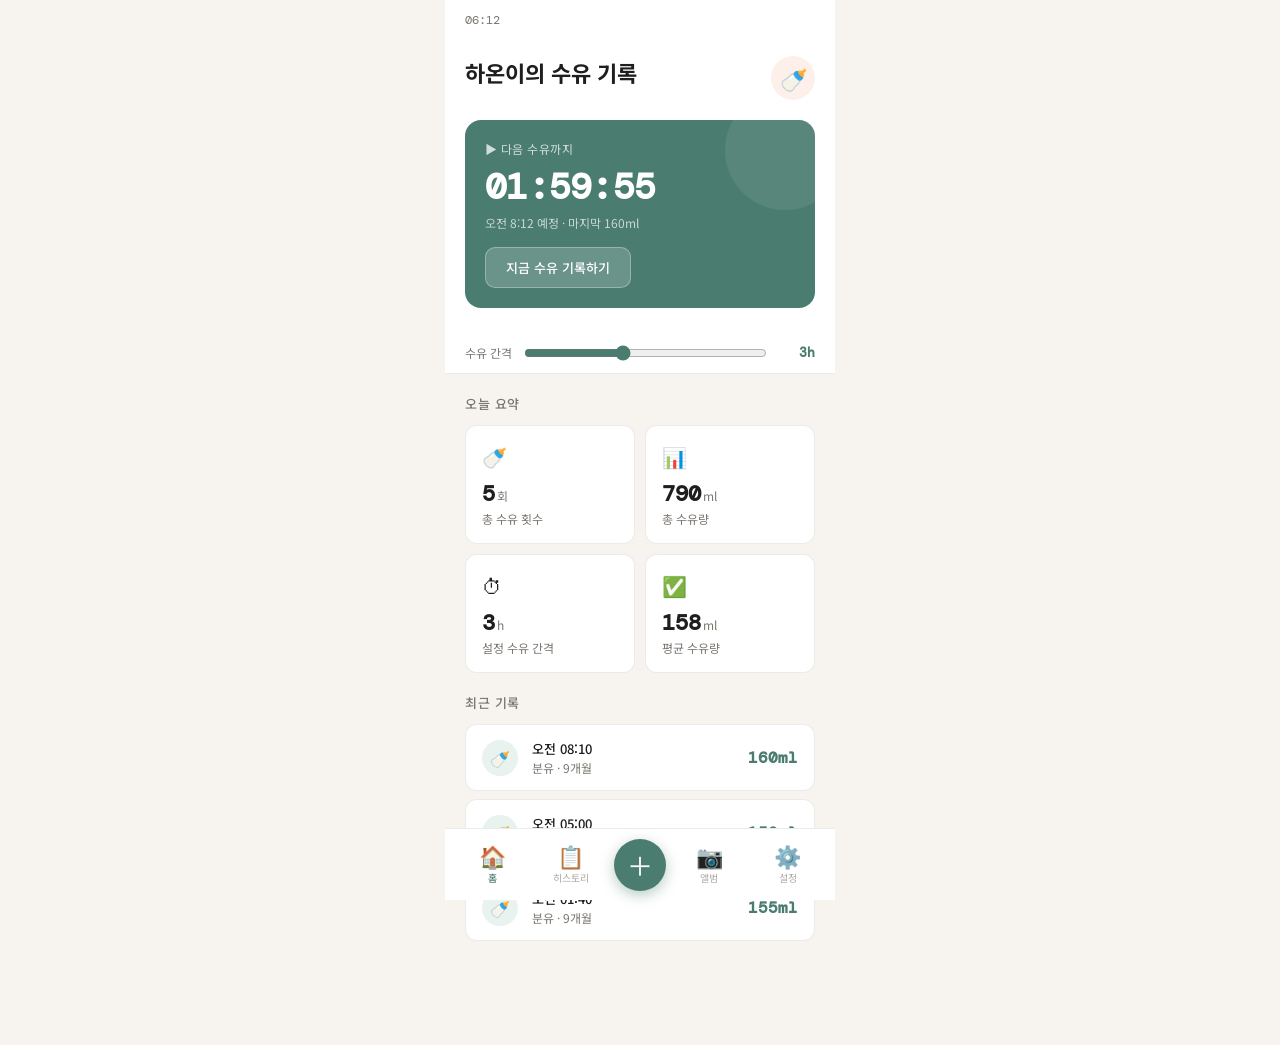
==== index.html @ 518cb1e7 "fourth" ====
<!DOCTYPE html>
<html lang="ko">
<head>
<meta charset="UTF-8">
<meta name="viewport" content="width=device-width, initial-scale=1.0">
<title>아기 수유 기록 앱</title>
<link href="https://fonts.googleapis.com/css2?family=Noto+Sans+KR:wght@300;400;500;700&family=DM+Mono:wght@400;500&display=swap" rel="stylesheet">
<link rel="stylesheet" href="style.css">
</head>
<body>

<div class="phone">

  <!-- ── 상태 바 ── -->
  <div class="status-bar">
    <span id="current-time">09:41</span>
  </div>

  <!-- ── 숨겨진 파일 input (사진 업로드용) ── -->
  <input
    type="file"
    id="photo-file-input"
    accept="image/*"
    multiple
    style="display:none"
    onchange="onPhotoFileSelected(event)"
  >

  <div class="scroll-area">

    <!-- ═══════════════════════════════
         홈
    ═══════════════════════════════ -->
    <div class="page active" id="page-home">

      <div class="home-header">
        <div class="home-header-top">
          <div>
            <div class="baby-name" id="home-baby-name">하온이의 수유 기록</div>
          </div>
          <div class="avatar">🍼</div>
        </div>

        <!-- 다음 수유 카드 -->
        <div class="next-feed-card">
          <div class="next-label" id="next-label">▶ 다음 수유까지</div>
          <div class="next-time" id="next-feed-timer">--:--:--</div>
          <div class="next-sub"  id="next-sub">마지막 수유 기록을 확인 중...</div>
          <button class="feed-now-btn" onclick="switchTab('record')">지금 수유 기록하기</button>
        </div>

        <!-- 알림 권한 배너 (권한 미허용 시 표시) -->
        <div class="notif-banner" id="notif-banner" style="display:none">
          <div class="notif-icon">🔔</div>
          <div class="notif-text">수유 시간 알림을 받아보세요</div>
          <button class="btn-allow" onclick="requestNotifPermission()">허용하기</button>
        </div>
      </div>

      <!-- 수유 간격 슬라이더 -->
      <div class="interval-bar">
        <span class="interval-label">수유 간격</span>
        <input type="range" id="interval-slider" min="1" max="6" step="0.5" value="3"
               oninput="onIntervalChange(this.value)">
        <span class="interval-val" id="interval-display">3h</span>
      </div>

      <!-- 오늘 요약 -->
      <div class="section">
        <div class="section-title">오늘 요약</div>
        <div class="stat-grid">
          <div class="stat-card">
            <div class="stat-icon">🍼</div>
            <div><span class="stat-value" id="home-count">0</span><span class="stat-unit">회</span></div>
            <div class="stat-label">총 수유 횟수</div>
          </div>
          <div class="stat-card">
            <div class="stat-icon">📊</div>
            <div><span class="stat-value" id="home-total">0</span><span class="stat-unit">ml</span></div>
            <div class="stat-label">총 수유량</div>
          </div>
          <div class="stat-card">
            <div class="stat-icon">⏱</div>
            <div><span class="stat-value" id="home-interval">3</span><span class="stat-unit">h</span></div>
            <div class="stat-label">설정 수유 간격</div>
          </div>
          <div class="stat-card">
            <div class="stat-icon">✅</div>
            <div><span class="stat-value" id="home-avg">0</span><span class="stat-unit">ml</span></div>
            <div class="stat-label">평균 수유량</div>
          </div>
        </div>
      </div>

      <!-- 최근 기록 -->
      <div class="section" style="padding-top:0">
        <div class="section-title">최근 기록</div>
        <div class="feed-list" id="home-feed-list"></div>
      </div>
    </div>

    <!-- ═══════════════════════════════
         수유 기록
    ═══════════════════════════════ -->
    <div class="page" id="page-record">
      <div class="page-header">
        <div class="page-title">수유 기록</div>
        <div class="page-subtitle">분유량 계산 후 기록해주세요</div>
      </div>
      <div class="section">

        <!-- 분유량 계산기 -->
        <div class="calc-card">
          <div class="calc-title">
            🧮 분유량 계산기
            <span class="calc-badge">월령·체중 기반</span>
          </div>
          <div class="input-row">
            <div class="input-group">
              <div class="input-label">아기 월령</div>
              <div class="input-wrap">
                <input type="number" id="inp-month" value="3" min="0" max="12" oninput="calcFormula()">
                <span class="input-unit">개월</span>
              </div>
            </div>
            <div class="input-group">
              <div class="input-label">현재 체중</div>
              <div class="input-wrap">
                <input type="number" id="inp-weight" value="5.8" step="0.1" min="2" max="15" oninput="calcFormula()">
                <span class="input-unit">kg</span>
              </div>
            </div>
          </div>
          <div class="calc-result">
            <div>
              <div class="result-label">1회 권장 분유량</div>
              <div class="result-range" id="result-range">범위: 140 ~ 180ml</div>
            </div>
            <div class="result-value" id="result-ml">160ml</div>
          </div>
        </div>

        <!-- 기록 저장 -->
        <div class="calc-card">
          <div class="calc-title">💾 기록 저장</div>
          <div class="save-row">
            <div class="input-group">
              <div class="input-label">실제 먹은 양</div>
              <div class="input-wrap">
                <input type="number" id="inp-actual" placeholder="160" min="0" max="300">
                <span class="input-unit">ml</span>
              </div>
            </div>
            <button class="btn-save" onclick="saveFeed()">저장 ✓</button>
          </div>
        </div>

      </div>
    </div>

    <!-- ═══════════════════════════════
         히스토리
    ═══════════════════════════════ -->
    <div class="page" id="page-history">
      <div class="page-header">
        <div class="page-title">히스토리</div>
        <div class="page-subtitle">✏️ 수정 · 🗑️ 삭제로 기록을 관리하세요</div>
      </div>
      <div class="section">
        <div class="history-day-label">전체 기록</div>
        <div class="history-list" id="history-list"></div>
      </div>
    </div>

    <!-- ═══════════════════════════════
         앨범 — 실제 사진 업로드 지원
    ═══════════════════════════════ -->
    <div class="page" id="page-album">
      <div class="page-header">
        <div class="page-title">사진 앨범</div>
        <div class="page-subtitle">📷 사진을 추가하고 탭하면 크게 볼 수 있어요</div>
      </div>
      <div class="section">
        <!-- 실제 파일 선택 버튼 -->
        <button class="upload-btn" onclick="triggerPhotoUpload()">
          📷 사진 추가하기
        </button>
        <div class="section-title">전체 사진</div>
        <div class="album-grid" id="album-grid"></div>
      </div>
    </div>

    <!-- ═══════════════════════════════
         설정 — 아기 정보 직접 수정 가능
    ═══════════════════════════════ -->
    <div class="page" id="page-settings">
      <div class="page-header">
        <div class="page-title">설정</div>
        <div class="page-subtitle">아기 정보 및 알림 설정</div>
      </div>
      <div class="section">

        <!-- 아기 정보 (탭하면 수정 모달) -->
        <div class="section-title">아기 정보</div>
        <div class="settings-card">
          <div class="setting-item" onclick="openBabyInfoModal()">
            <div class="setting-icon green">👶</div>
            <div class="setting-info">
              <div class="setting-name">이름</div>
              <div class="setting-desc">탭하여 아기 정보 수정</div>
            </div>
            <div class="setting-value" id="setting-baby-name">하준</div>
            <div>›</div>
          </div>
          <div class="setting-item" onclick="openBabyInfoModal()">
            <div class="setting-icon green">🎂</div>
            <div class="setting-info">
              <div class="setting-name">생년월일</div>
              <div class="setting-desc">월령 계산에 사용</div>
            </div>
            <div class="setting-value" id="setting-baby-birth">2023.12.07</div>
            <div>›</div>
          </div>
          <div class="setting-item" onclick="openBabyInfoModal()">
            <div class="setting-icon green">⚖️</div>
            <div class="setting-info">
              <div class="setting-name">현재 체중</div>
              <div class="setting-desc">분유량 계산에 사용</div>
            </div>
            <div class="setting-value" id="setting-baby-weight">5.8 kg</div>
            <div>›</div>
          </div>
        </div>

        <!-- 알림 설정 -->
        <div class="section-title" style="margin-top:20px">알림</div>
        <div class="settings-card">
          <div class="setting-item" onclick="requestNotifPermission()">
            <div class="setting-icon orange">🔔</div>
            <div class="setting-info">
              <div class="setting-name">수유 알림</div>
              <div class="setting-desc">다음 수유 시간 알림</div>
            </div>
            <div class="toggle" id="notif-toggle"></div>
          </div>
          <div class="setting-item">
            <div class="setting-icon orange">⏰</div>
            <div class="setting-info">
              <div class="setting-name">수유 간격</div>
              <div class="setting-desc">홈 화면 슬라이더로 조정</div>
            </div>
            <div class="setting-value" id="setting-interval-val">3시간</div>
          </div>
        </div>

        <!-- 데이터 -->
        <div class="section-title" style="margin-top:20px">데이터</div>
        <div class="settings-card">
          <div class="setting-item">
            <div class="setting-icon gray">💾</div>
            <div class="setting-info">
              <div class="setting-name">저장 위치</div>
              <div class="setting-desc">브라우저 로컬 저장소</div>
            </div>
            <div class="setting-value">localStorage</div>
          </div>
          <div class="setting-item" onclick="resetData()">
            <div class="setting-icon gray">🗑️</div>
            <div class="setting-info">
              <div class="setting-name" style="color:var(--danger)">데이터 초기화</div>
              <div class="setting-desc">모든 수유 기록 삭제</div>
            </div>
            <div>›</div>
          </div>
        </div>

      </div>
    </div>

  </div><!-- /.scroll-area -->

  <!-- ── 하단 내비게이션 ── -->
  <nav class="bottom-nav">
    <div class="nav-item active" id="nav-home" onclick="switchTab('home')">
      <div class="nav-icon">🏠</div>
      <div class="nav-label">홈</div>
    </div>
    <div class="nav-item" id="nav-history" onclick="switchTab('history')">
      <div class="nav-icon">📋</div>
      <div class="nav-label">히스토리</div>
    </div>
    <div class="nav-center" onclick="switchTab('record')">＋</div>
    <div class="nav-item" id="nav-album" onclick="switchTab('album')">
      <div class="nav-icon">📷</div>
      <div class="nav-label">앨범</div>
    </div>
    <div class="nav-item" id="nav-settings" onclick="switchTab('settings')">
      <div class="nav-icon">⚙️</div>
      <div class="nav-label">설정</div>
    </div>
  </nav>

  <!-- ── 토스트 메시지 ── -->
  <div class="toast" id="toast"></div>

</div><!-- /.phone -->

<!-- ═══════════════════════════════
     아기 정보 수정 모달
═══════════════════════════════ -->
<div class="modal-overlay" id="baby-info-modal">
  <div class="modal-sheet">
    <div class="modal-title">👶 아기 정보 수정</div>

    <div class="modal-field">
      <div class="modal-label">아기 이름</div>
      <input class="modal-input" id="modal-name" type="text" placeholder="이름을 입력하세요">
    </div>
    <div class="modal-field">
      <div class="modal-label">생년월일</div>
      <input class="modal-input" id="modal-birth" type="date">
    </div>
    <div class="modal-field">
      <div class="modal-label">현재 체중 (kg)</div>
      <input class="modal-input" id="modal-weight" type="number" step="0.1" min="1" max="30" placeholder="5.8">
    </div>

    <div class="modal-btns">
      <button class="btn-modal-cancel" onclick="closeBabyInfoModal()">취소</button>
      <button class="btn-modal-save"   onclick="saveBabyInfo()">저장하기</button>
    </div>
  </div>
</div>

<!-- ═══════════════════════════════
     사진 라이트박스
═══════════════════════════════ -->
<div class="lightbox" id="lightbox">
  <button class="lightbox-close" onclick="closeLightbox()">✕</button>
  <img id="lightbox-img" src="" alt="사진 크게 보기">
</div>

<script src="script.js"></script>
</body>
</html>
---- style.css ----
/* ═══════════════════════════════════════
   아기 수유 기록 앱 — style.css
   ═══════════════════════════════════════ */

:root {
  --bg: #F7F4EF;
  --surface: #FFFFFF;
  --surface2: #F0EDE8;
  --primary: #4A7C6F;
  --primary-light: #E8F2EF;
  --primary-dark: #2D5A50;
  --accent: #E8956D;
  --accent-light: #FDF0EA;
  --danger: #E8573A;
  --danger-light: #FEF0ED;
  --text: #1E1E1E;
  --text-muted: #7A7570;
  --text-hint: #AEA9A3;
  --border: rgba(0, 0, 0, 0.08);
  --radius: 16px;
  --nav-h: 72px;
}

/* ── 기본 리셋 ── */
*, *::before, *::after {
  margin: 0;
  padding: 0;
  box-sizing: border-box;
  -webkit-tap-highlight-color: transparent;
}

body {
  font-family: 'Noto Sans KR', sans-serif;
  background: var(--bg);
  color: var(--text);
  min-height: 100vh;
  display: flex;
  justify-content: center;
}

/* ── 앱 레이아웃 ── */
.phone {
  width: 100%;
  max-width: 390px;
  min-height: 100vh;
  background: var(--bg);
  position: relative;
  display: flex;
  flex-direction: column;
  overflow: hidden;
}

.status-bar {
  background: var(--surface);
  padding: 12px 20px 8px;
  display: flex;
  justify-content: space-between;
  align-items: center;
  font-family: 'DM Mono', monospace;
  font-size: 12px;
  color: var(--text-muted);
  flex-shrink: 0;
}

.scroll-area {
  flex: 1;
  overflow-y: auto;
  padding-bottom: calc(var(--nav-h) + 12px);
  scrollbar-width: none;
}
.scroll-area::-webkit-scrollbar { display: none; }

/* ── 페이지 전환 ── */
.page { display: none; animation: fadeIn 0.2s ease; }
.page.active { display: block; }

@keyframes fadeIn {
  from { opacity: 0; transform: translateY(5px); }
  to   { opacity: 1; transform: translateY(0); }
}

/* ══════════════════════════════
   홈 헤더
══════════════════════════════ */
.home-header {
  background: var(--surface);
  padding: 20px 20px 24px;
}
.home-header-top {
  display: flex;
  justify-content: space-between;
  align-items: flex-start;
  margin-bottom: 20px;
}
.greeting { font-size: 13px; color: var(--text-muted); margin-bottom: 4px; }
.baby-name { font-size: 22px; font-weight: 700; }
.avatar {
  width: 44px; height: 44px;
  border-radius: 50%;
  background: var(--accent-light);
  display: flex; align-items: center; justify-content: center;
  font-size: 22px;
  overflow: hidden;
  flex-shrink: 0;
}
.avatar img { width: 100%; height: 100%; object-fit: cover; }

/* ── 다음 수유 카드 ── */
.next-feed-card {
  background: var(--primary);
  border-radius: var(--radius);
  padding: 20px;
  color: white;
  position: relative;
  overflow: hidden;
}
.next-feed-card::before {
  content: '';
  position: absolute;
  top: -30px; right: -30px;
  width: 120px; height: 120px;
  border-radius: 50%;
  background: rgba(255,255,255,0.08);
}
.next-label { font-size: 12px; opacity: 0.75; margin-bottom: 6px; letter-spacing: 0.04em; }
.next-time {
  font-size: 36px; font-weight: 700;
  font-family: 'DM Mono', monospace;
  letter-spacing: -0.02em;
}
.next-time.urgent { color: #FFD580; }
.next-sub { font-size: 12px; opacity: 0.7; margin-top: 4px; }
.feed-now-btn {
  margin-top: 16px;
  background: rgba(255,255,255,0.18);
  border: 1px solid rgba(255,255,255,0.3);
  color: white;
  border-radius: 10px;
  padding: 10px 20px;
  font-size: 13px; font-weight: 500;
  cursor: pointer;
  font-family: 'Noto Sans KR', sans-serif;
  transition: background 0.15s;
}
.feed-now-btn:hover { background: rgba(255,255,255,0.28); }

/* ── 알림 권한 배너 ── */
.notif-banner {
  background: var(--accent-light);
  border: 1px solid rgba(232,149,109,0.3);
  border-radius: 10px;
  padding: 12px 14px;
  display: flex;
  align-items: center;
  gap: 10px;
  margin-top: 12px;
  font-size: 12px;
  color: #7A4A30;
}
.notif-banner .notif-icon { font-size: 18px; flex-shrink: 0; }
.notif-banner .notif-text { flex: 1; line-height: 1.4; }
.notif-banner .btn-allow {
  background: var(--accent);
  color: white;
  border: none;
  border-radius: 8px;
  padding: 7px 12px;
  font-size: 12px; font-weight: 500;
  cursor: pointer;
  font-family: 'Noto Sans KR', sans-serif;
  white-space: nowrap;
  flex-shrink: 0;
}

/* ── 간격 설정 바 ── */
.interval-bar {
  background: var(--surface);
  border-bottom: 1px solid var(--border);
  padding: 12px 20px;
  display: flex;
  align-items: center;
  gap: 12px;
}
.interval-label { font-size: 12px; color: var(--text-muted); white-space: nowrap; }
.interval-bar input[type=range] { flex: 1; accent-color: var(--primary); }
.interval-val {
  font-size: 13px; font-weight: 700;
  font-family: 'DM Mono', monospace;
  color: var(--primary);
  min-width: 36px; text-align: right;
}

/* ══════════════════════════════
   공통 섹션 / 카드
══════════════════════════════ */
.section { padding: 20px; }
.section-title {
  font-size: 13px; font-weight: 500;
  color: var(--text-muted);
  letter-spacing: 0.04em;
  margin-bottom: 12px;
  text-transform: uppercase;
}

.stat-grid { display: grid; grid-template-columns: 1fr 1fr; gap: 10px; }
.stat-card {
  background: var(--surface);
  border-radius: 12px;
  padding: 16px;
  border: 1px solid var(--border);
}
.stat-icon { font-size: 20px; margin-bottom: 8px; }
.stat-value { font-size: 22px; font-weight: 700; font-family: 'DM Mono', monospace; }
.stat-unit { font-size: 12px; color: var(--text-muted); margin-left: 2px; font-weight: 400; }
.stat-label { font-size: 12px; color: var(--text-muted); margin-top: 2px; }

.feed-list { display: flex; flex-direction: column; gap: 8px; }
.feed-item {
  background: var(--surface);
  border-radius: 12px;
  padding: 14px 16px;
  display: flex; align-items: center; gap: 14px;
  border: 1px solid var(--border);
}
.feed-dot {
  width: 36px; height: 36px;
  border-radius: 50%;
  background: var(--primary-light);
  display: flex; align-items: center; justify-content: center;
  font-size: 16px; flex-shrink: 0;
  overflow: hidden;
}
.feed-dot img { width: 100%; height: 100%; object-fit: cover; }
.feed-info { flex: 1; }
.feed-time { font-size: 13px; font-weight: 500; }
.feed-detail { font-size: 12px; color: var(--text-muted); margin-top: 1px; }
.feed-amount { font-size: 16px; font-weight: 700; font-family: 'DM Mono', monospace; color: var(--primary); }

/* ══════════════════════════════
   페이지 헤더
══════════════════════════════ */
.page-header {
  background: var(--surface);
  padding: 20px;
  border-bottom: 1px solid var(--border);
}
.page-title { font-size: 20px; font-weight: 700; }
.page-subtitle { font-size: 13px; color: var(--text-muted); margin-top: 2px; }

/* ══════════════════════════════
   수유 기록 (계산기)
══════════════════════════════ */
.calc-card {
  background: var(--surface);
  border-radius: var(--radius);
  padding: 20px;
  border: 1px solid var(--border);
  margin-bottom: 12px;
}
.calc-title { font-size: 14px; font-weight: 500; margin-bottom: 16px; display: flex; align-items: center; gap: 8px; }
.calc-badge {
  font-size: 11px;
  background: var(--primary-light);
  color: var(--primary-dark);
  padding: 2px 8px;
  border-radius: 20px;
}
.input-row { display: flex; gap: 10px; margin-bottom: 12px; }
.input-group { flex: 1; }
.input-label { font-size: 11px; color: var(--text-muted); margin-bottom: 4px; letter-spacing: 0.03em; }
.input-wrap {
  background: var(--surface2);
  border: 1px solid var(--border);
  border-radius: 10px;
  display: flex; align-items: center;
  padding: 10px 12px; gap: 6px;
}
.input-wrap input {
  background: none; border: none; outline: none;
  font-size: 15px; font-weight: 500;
  width: 100%;
  font-family: 'DM Mono', monospace;
  color: var(--text);
}
.input-unit { font-size: 12px; color: var(--text-muted); white-space: nowrap; }

.calc-result {
  background: var(--primary-light);
  border-radius: 10px;
  padding: 14px 16px;
  display: flex; align-items: center; justify-content: space-between;
}
.result-label { font-size: 13px; color: var(--primary-dark); }
.result-value { font-size: 24px; font-weight: 700; font-family: 'DM Mono', monospace; color: var(--primary); }
.result-range { font-size: 11px; color: var(--text-muted); margin-top: 2px; }

.save-row { display: flex; gap: 10px; align-items: flex-end; }
.save-row .input-group { flex: 1; }
.btn-save {
  background: var(--accent);
  color: white; border: none;
  border-radius: 12px;
  padding: 14px 20px;
  font-size: 14px; font-weight: 500;
  cursor: pointer;
  font-family: 'Noto Sans KR', sans-serif;
  white-space: nowrap;
  transition: background 0.15s, transform 0.1s;
}
.btn-save:hover { background: #d4784f; }
.btn-save:active { transform: scale(0.97); }

/* ══════════════════════════════
   히스토리
══════════════════════════════ */
.history-day-label {
  font-size: 11px; font-weight: 500;
  color: var(--text-muted);
  letter-spacing: 0.06em;
  text-transform: uppercase;
  padding: 10px 0 4px;
}
.history-list { display: flex; flex-direction: column; gap: 6px; }
.history-item {
  background: var(--surface);
  border-radius: 12px;
  padding: 14px 16px;
  display: flex; align-items: center; gap: 12px;
  border: 1px solid var(--border);
  transition: border-color 0.15s;
}
.history-item.editing { border-color: var(--primary); }
.history-time {
  font-size: 12px; font-weight: 500;
  font-family: 'DM Mono', monospace;
  color: var(--text-muted);
  min-width: 54px;
  line-height: 1.4;
}
.history-bar-wrap { flex: 1; }
.history-bar-bg { background: var(--surface2); border-radius: 4px; height: 6px; overflow: hidden; }
.history-bar { background: var(--primary); border-radius: 4px; height: 100%; transition: width 0.3s; }
.history-ml {
  font-size: 14px; font-weight: 700;
  font-family: 'DM Mono', monospace;
  color: var(--text);
  min-width: 48px; text-align: right;
}
.item-actions { display: flex; gap: 4px; align-items: center; }
.btn-edit, .btn-del {
  background: none; border: none;
  font-size: 15px; cursor: pointer;
  padding: 4px; border-radius: 6px;
  color: var(--text-muted);
  transition: background 0.12s;
}
.btn-edit:hover { background: var(--surface2); }
.btn-del:hover { background: var(--danger-light); color: var(--danger); }

.edit-form {
  display: none;
  background: var(--primary-light);
  border-radius: 10px;
  padding: 12px 14px;
  margin-top: 8px;
  animation: fadeIn 0.15s ease;
}
.edit-form.open { display: block; }
.edit-form-row { display: flex; gap: 8px; align-items: center; }
.edit-form .input-wrap { background: white; flex: 1; }
.btn-confirm {
  background: var(--primary); color: white; border: none;
  border-radius: 10px; padding: 10px 16px;
  font-size: 13px; font-weight: 500; cursor: pointer;
  font-family: 'Noto Sans KR', sans-serif; white-space: nowrap;
}
.btn-confirm:hover { background: var(--primary-dark); }
.btn-cancel-edit {
  background: none; color: var(--text-muted);
  border: 1px solid var(--border);
  border-radius: 10px; padding: 10px 12px;
  font-size: 13px; cursor: pointer;
  font-family: 'Noto Sans KR', sans-serif;
}

.delete-confirm {
  display: none;
  background: var(--danger-light);
  border-radius: 10px; padding: 12px 14px;
  margin-top: 8px;
  animation: fadeIn 0.15s ease;
}
.delete-confirm.open { display: block; }
.delete-confirm-text { font-size: 13px; color: var(--danger); margin-bottom: 10px; font-weight: 500; }
.delete-confirm-row { display: flex; gap: 8px; }
.btn-delete-confirm {
  background: var(--danger); color: white; border: none;
  border-radius: 10px; padding: 9px 16px;
  font-size: 13px; font-weight: 500; cursor: pointer;
  font-family: 'Noto Sans KR', sans-serif;
}
.btn-delete-confirm:hover { background: #c9412c; }
.btn-delete-cancel {
  background: none; color: var(--text-muted);
  border: 1px solid var(--border);
  border-radius: 10px; padding: 9px 12px;
  font-size: 13px; cursor: pointer;
  font-family: 'Noto Sans KR', sans-serif;
}

/* ══════════════════════════════
   앨범
══════════════════════════════ */
.album-grid { display: grid; grid-template-columns: 1fr 1fr; gap: 10px; }
.album-item {
  background: var(--surface);
  border-radius: 12px;
  overflow: visible;
  border: 1px solid var(--border);
  position: relative;
}
.album-thumb {
  width: 100%; aspect-ratio: 1;
  background: var(--surface2);
  display: flex; align-items: center; justify-content: center;
  font-size: 48px;
  position: relative;
  border-radius: 12px 12px 0 0;
  overflow: hidden;
  cursor: pointer;
}
.album-thumb img {
  width: 100%; height: 100%;
  object-fit: cover;
  border-radius: 12px 12px 0 0;
}
.album-thumb-label {
  position: absolute; bottom: 6px; left: 8px;
  font-size: 10px; color: white;
  background: rgba(0,0,0,0.4);
  padding: 2px 6px; border-radius: 4px;
}
.album-meta { padding: 8px 10px; }
.album-date { font-size: 11px; color: var(--text-muted); }
.album-caption { font-size: 12px; font-weight: 500; margin-top: 1px; }

.album-del-btn {
  position: absolute; top: 6px; right: 6px;
  width: 26px; height: 26px;
  border-radius: 50%;
  background: rgba(0,0,0,0.45);
  border: none; color: white;
  font-size: 13px; cursor: pointer;
  display: flex; align-items: center; justify-content: center;
  transition: background 0.15s;
  z-index: 2;
}
.album-del-btn:hover { background: var(--danger); }

.album-del-confirm {
  display: none;
  position: absolute; inset: 0;
  background: rgba(0,0,0,0.55);
  border-radius: 12px; z-index: 3;
  flex-direction: column;
  align-items: center; justify-content: center;
  gap: 8px; padding: 12px;
}
.album-del-confirm.open { display: flex; animation: fadeIn 0.15s ease; }
.album-del-confirm p { color: white; font-size: 12px; font-weight: 500; text-align: center; }
.album-del-confirm-row { display: flex; gap: 6px; }
.adc-yes {
  background: var(--danger); color: white; border: none;
  border-radius: 8px; padding: 7px 14px;
  font-size: 12px; font-weight: 500; cursor: pointer;
  font-family: 'Noto Sans KR', sans-serif;
}
.adc-no {
  background: rgba(255,255,255,0.2); color: white;
  border: 1px solid rgba(255,255,255,0.4);
  border-radius: 8px; padding: 7px 12px;
  font-size: 12px; cursor: pointer;
  font-family: 'Noto Sans KR', sans-serif;
}

/* 사진 업로드 버튼 */
.upload-btn {
  width: 100%;
  background: var(--surface);
  border: 2px dashed var(--border);
  border-radius: var(--radius);
  padding: 18px;
  display: flex; align-items: center; justify-content: center;
  gap: 10px; cursor: pointer;
  font-size: 13px; font-weight: 500;
  color: var(--text-muted);
  font-family: 'Noto Sans KR', sans-serif;
  transition: border-color 0.15s, color 0.15s, background 0.15s;
  margin-bottom: 16px;
}
.upload-btn:hover { border-color: var(--primary); color: var(--primary); background: var(--primary-light); }

/* 라이트박스 */
.lightbox {
  display: none;
  position: fixed; inset: 0;
  background: rgba(0,0,0,0.85);
  z-index: 500;
  align-items: center; justify-content: center;
}
.lightbox.open { display: flex; }
.lightbox img {
  max-width: 90vw; max-height: 85vh;
  border-radius: 12px;
  object-fit: contain;
}
.lightbox-close {
  position: fixed; top: 20px; right: 20px;
  width: 36px; height: 36px;
  border-radius: 50%;
  background: rgba(255,255,255,0.2);
  border: none; color: white;
  font-size: 18px; cursor: pointer;
  display: flex; align-items: center; justify-content: center;
}

/* ══════════════════════════════
   설정
══════════════════════════════ */
.settings-card {
  background: var(--surface);
  border-radius: var(--radius);
  overflow: hidden;
  border: 1px solid var(--border);
}
.setting-item {
  padding: 15px 18px;
  display: flex; align-items: center;
  border-bottom: 1px solid var(--border);
  gap: 14px; cursor: pointer;
  transition: background 0.12s;
}
.setting-item:last-child { border-bottom: none; }
.setting-item:hover { background: var(--surface2); }
.setting-icon {
  width: 34px; height: 34px;
  border-radius: 8px;
  display: flex; align-items: center; justify-content: center;
  font-size: 17px; flex-shrink: 0;
}
.setting-icon.green { background: var(--primary-light); }
.setting-icon.orange { background: var(--accent-light); }
.setting-icon.gray { background: var(--surface2); }
.setting-info { flex: 1; }
.setting-name { font-size: 14px; font-weight: 500; }
.setting-desc { font-size: 12px; color: var(--text-muted); margin-top: 1px; }
.setting-value { font-size: 13px; color: var(--text-muted); }

.toggle {
  width: 44px; height: 26px;
  background: var(--surface2);
  border-radius: 13px;
  border: 1px solid var(--border);
  position: relative; cursor: pointer;
  transition: background 0.2s;
  flex-shrink: 0;
}
.toggle.on { background: var(--primary); border-color: var(--primary); }
.toggle::after {
  content: '';
  position: absolute; top: 3px; left: 3px;
  width: 18px; height: 18px;
  border-radius: 50%;
  background: white;
  box-shadow: 0 1px 3px rgba(0,0,0,0.2);
  transition: transform 0.2s;
}
.toggle.on::after { transform: translateX(18px); }

/* ── 설정 편집 모달 ── */
.modal-overlay {
  display: none;
  position: fixed; inset: 0;
  background: rgba(0,0,0,0.4);
  z-index: 400;
  align-items: flex-end; justify-content: center;
}
.modal-overlay.open { display: flex; }
.modal-sheet {
  background: var(--surface);
  border-radius: 20px 20px 0 0;
  padding: 24px 20px 36px;
  width: 100%; max-width: 390px;
  animation: slideUp 0.25s ease;
}
@keyframes slideUp {
  from { transform: translateY(30px); opacity: 0; }
  to   { transform: translateY(0);    opacity: 1; }
}
.modal-title { font-size: 17px; font-weight: 700; margin-bottom: 20px; }
.modal-field { margin-bottom: 14px; }
.modal-label { font-size: 11px; color: var(--text-muted); margin-bottom: 4px; letter-spacing: 0.03em; }
.modal-input {
  width: 100%;
  background: var(--surface2);
  border: 1px solid var(--border);
  border-radius: 10px;
  padding: 11px 14px;
  font-size: 15px; font-weight: 500;
  font-family: 'DM Mono', monospace;
  color: var(--text);
  outline: none;
  transition: border-color 0.15s;
}
.modal-input:focus { border-color: var(--primary); }
.modal-btns { display: flex; gap: 10px; margin-top: 20px; }
.btn-modal-cancel {
  flex: 1; background: var(--surface2);
  color: var(--text-muted);
  border: 1px solid var(--border);
  border-radius: 12px; padding: 14px;
  font-size: 14px; font-weight: 500; cursor: pointer;
  font-family: 'Noto Sans KR', sans-serif;
}
.btn-modal-save {
  flex: 2; background: var(--primary);
  color: white; border: none;
  border-radius: 12px; padding: 14px;
  font-size: 14px; font-weight: 500; cursor: pointer;
  font-family: 'Noto Sans KR', sans-serif;
  transition: background 0.15s;
}
.btn-modal-save:hover { background: var(--primary-dark); }

/* ══════════════════════════════
   하단 내비게이션
══════════════════════════════ */
.bottom-nav {
  position: fixed; bottom: 0; left: 50%; transform: translateX(-50%);
  width: 100%; max-width: 390px;
  height: var(--nav-h);
  background: var(--surface);
  border-top: 1px solid var(--border);
  display: flex; align-items: center;
  padding: 0 8px; z-index: 100;
}
.nav-item {
  flex: 1;
  display: flex; flex-direction: column;
  align-items: center; justify-content: center;
  gap: 4px; cursor: pointer;
  padding: 8px 4px; border-radius: 12px;
  transition: background 0.15s;
}
.nav-item:hover { background: var(--surface2); }
.nav-item.active .nav-icon,
.nav-item.active .nav-label { color: var(--primary); }
.nav-item.active .nav-label { font-weight: 500; }
.nav-icon { font-size: 22px; color: var(--text-hint); line-height: 1; }
.nav-label { font-size: 10px; color: var(--text-hint); }
.nav-center {
  width: 52px; height: 52px;
  border-radius: 50%;
  background: var(--primary);
  display: flex; align-items: center; justify-content: center;
  color: white; font-size: 26px; cursor: pointer;
  margin: 0 4px;
  box-shadow: 0 4px 14px rgba(74,124,111,0.4);
  flex-shrink: 0;
  transition: transform 0.15s, box-shadow 0.15s;
}
.nav-center:hover { transform: scale(1.06); }
.nav-center:active { transform: scale(0.95); }

/* ══════════════════════════════
   토스트 / 빈 상태
══════════════════════════════ */
.toast {
  position: fixed;
  bottom: calc(var(--nav-h) + 16px);
  left: 50%; transform: translateX(-50%) translateY(20px);
  background: var(--text); color: white;
  padding: 10px 20px; border-radius: 20px;
  font-size: 13px; font-weight: 500;
  opacity: 0; pointer-events: none;
  transition: opacity 0.2s, transform 0.2s;
  z-index: 200; white-space: nowrap;
}
.toast.show { opacity: 1; transform: translateX(-50%) translateY(0); }

.empty-state { text-align: center; padding: 40px 20px; color: var(--text-muted); }
.empty-state .empty-icon { font-size: 40px; margin-bottom: 12px; }
.empty-state .empty-text { font-size: 14px; line-height: 1.6; }
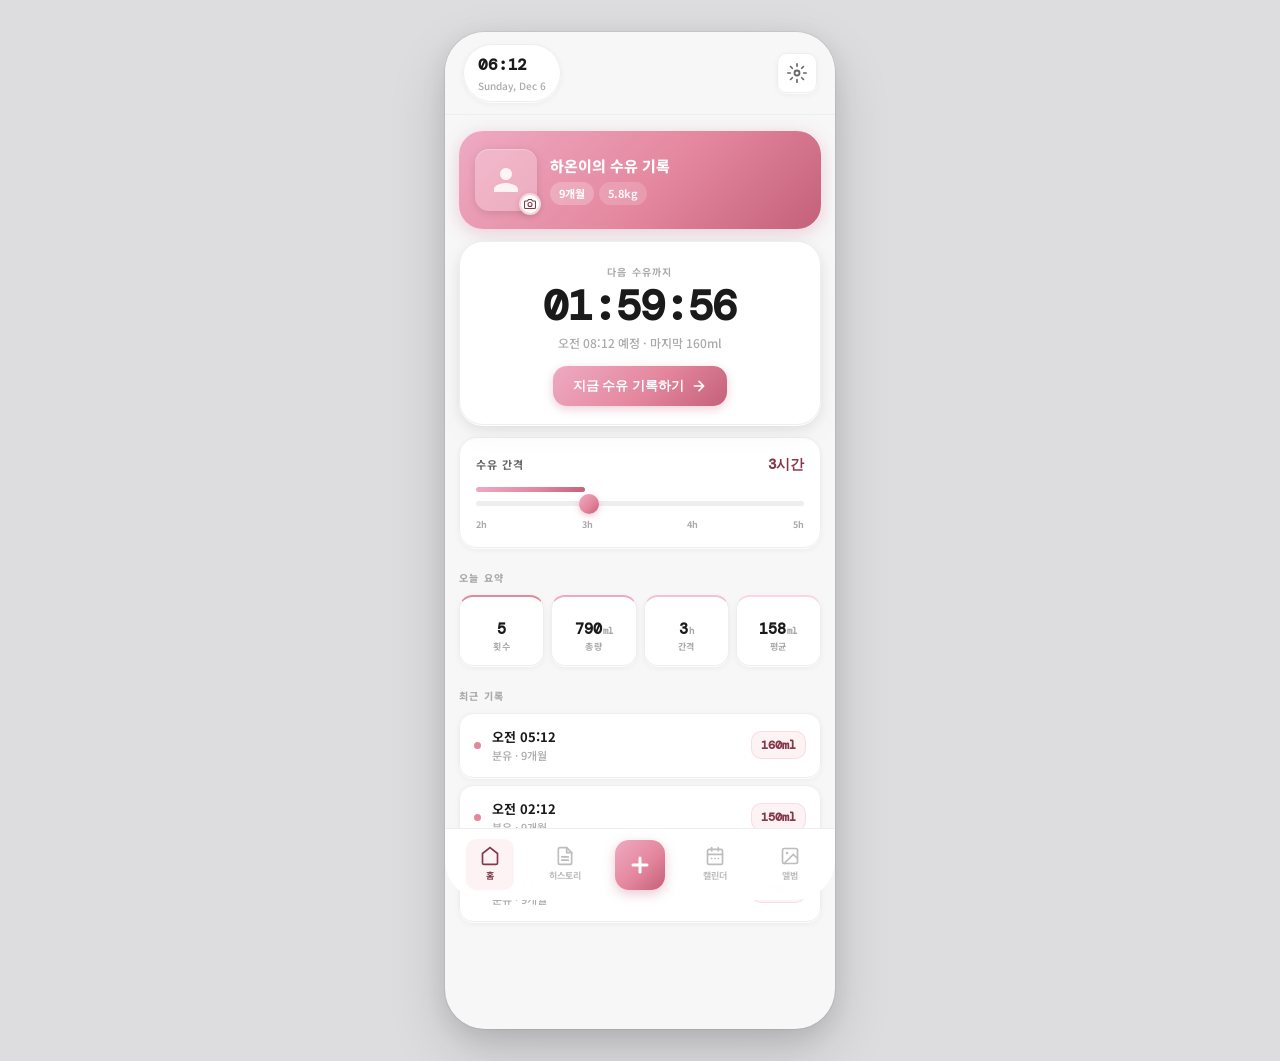
==== commit 1af38ca2: "last_1" ====
--- a/index.html
+++ b/index.html
@@ -1,345 +1,540 @@
 <!DOCTYPE html>
 <html lang="ko">
 <head>
-<meta charset="UTF-8">
-<meta name="viewport" content="width=device-width, initial-scale=1.0">
-<title>아기 수유 기록 앱</title>
-<link href="https://fonts.googleapis.com/css2?family=Noto+Sans+KR:wght@300;400;500;700&family=DM+Mono:wght@400;500&display=swap" rel="stylesheet">
-<link rel="stylesheet" href="style.css">
+  <meta charset="UTF-8">
+  <meta name="viewport" content="width=device-width, initial-scale=1.0">
+  <title>아기 수유 기록</title>
+  <link rel="preconnect" href="https://fonts.googleapis.com">
+  <link rel="preconnect" href="https://fonts.gstatic.com" crossorigin>
+  <link href="https://fonts.googleapis.com/css2?family=Noto+Sans+KR:wght@300;400;500;600;700;800&family=DM+Mono:wght@400;500;700&display=swap" rel="stylesheet">
+  <link rel="stylesheet" href="style.css">
 </head>
 <body>
-
-<div class="phone">
-
-  <!-- ── 상태 바 ── -->
-  <div class="status-bar">
-    <span id="current-time">09:41</span>
-  </div>
-
-  <!-- ── 숨겨진 파일 input (사진 업로드용) ── -->
-  <input
-    type="file"
-    id="photo-file-input"
-    accept="image/*"
-    multiple
-    style="display:none"
-    onchange="onPhotoFileSelected(event)"
-  >
-
-  <div class="scroll-area">
-
-    <!-- ═══════════════════════════════
-         홈
-    ═══════════════════════════════ -->
-    <div class="page active" id="page-home">
-
-      <div class="home-header">
-        <div class="home-header-top">
-          <div>
-            <div class="baby-name" id="home-baby-name">하온이의 수유 기록</div>
-          </div>
-          <div class="avatar">🍼</div>
-        </div>
-
-        <!-- 다음 수유 카드 -->
-        <div class="next-feed-card">
-          <div class="next-label" id="next-label">▶ 다음 수유까지</div>
-          <div class="next-time" id="next-feed-timer">--:--:--</div>
-          <div class="next-sub"  id="next-sub">마지막 수유 기록을 확인 중...</div>
-          <button class="feed-now-btn" onclick="switchTab('record')">지금 수유 기록하기</button>
-        </div>
-
-        <!-- 알림 권한 배너 (권한 미허용 시 표시) -->
-        <div class="notif-banner" id="notif-banner" style="display:none">
-          <div class="notif-icon">🔔</div>
-          <div class="notif-text">수유 시간 알림을 받아보세요</div>
-          <button class="btn-allow" onclick="requestNotifPermission()">허용하기</button>
-        </div>
-      </div>
-
-      <!-- 수유 간격 슬라이더 -->
-      <div class="interval-bar">
-        <span class="interval-label">수유 간격</span>
-        <input type="range" id="interval-slider" min="1" max="6" step="0.5" value="3"
-               oninput="onIntervalChange(this.value)">
-        <span class="interval-val" id="interval-display">3h</span>
-      </div>
-
-      <!-- 오늘 요약 -->
-      <div class="section">
-        <div class="section-title">오늘 요약</div>
-        <div class="stat-grid">
-          <div class="stat-card">
-            <div class="stat-icon">🍼</div>
-            <div><span class="stat-value" id="home-count">0</span><span class="stat-unit">회</span></div>
-            <div class="stat-label">총 수유 횟수</div>
-          </div>
-          <div class="stat-card">
-            <div class="stat-icon">📊</div>
-            <div><span class="stat-value" id="home-total">0</span><span class="stat-unit">ml</span></div>
-            <div class="stat-label">총 수유량</div>
-          </div>
-          <div class="stat-card">
-            <div class="stat-icon">⏱</div>
-            <div><span class="stat-value" id="home-interval">3</span><span class="stat-unit">h</span></div>
-            <div class="stat-label">설정 수유 간격</div>
-          </div>
-          <div class="stat-card">
-            <div class="stat-icon">✅</div>
-            <div><span class="stat-value" id="home-avg">0</span><span class="stat-unit">ml</span></div>
-            <div class="stat-label">평균 수유량</div>
-          </div>
-        </div>
-      </div>
-
-      <!-- 최근 기록 -->
-      <div class="section" style="padding-top:0">
-        <div class="section-title">최근 기록</div>
+  <div class="app-container">
+    <!-- 배경 블롭 제거됨 -->
+
+    <!-- 상단 헤더 -->
+    <header class="top-header">
+      <div class="header-content">
+        <div class="time-pill">
+          <div class="time-display" id="current-time">10:05</div>
+          <div class="date-display" id="current-date">Saturday, May 30</div>
+        </div>
+        <button class="settings-bubble" onclick="openSettings()">
+          <svg width="20" height="20" viewBox="0 0 24 24" fill="none">
+            <circle cx="12" cy="12" r="3" stroke="currentColor" stroke-width="2.2"/>
+            <path d="M12 1v3M12 20v3M4.22 4.22l2.12 2.12M17.66 17.66l2.12 2.12M1 12h3M20 12h3M4.22 19.78l2.12-2.12M17.66 6.34l2.12-2.12" stroke="currentColor" stroke-width="2" stroke-linecap="round"/>
+          </svg>
+        </button>
+      </div>
+    </header>
+
+    <main class="main-content">
+
+      <!-- 홈 -->
+      <div class="page active" id="page-home">
+        <!-- 프로필 -->
+        <div class="profile-blob-card">
+          <div class="profile-avatar-wrap">
+            <div class="profile-avatar" id="profile-avatar">
+              <img src="" alt="" id="baby-photo" style="display:none;">
+              <input type="file" id="baby-photo-input" accept="image/*" style="display:none;" onchange="onBabyPhotoChange(event)">
+              <div class="avatar-placeholder" id="avatar-placeholder">
+                <svg width="36" height="36" viewBox="0 0 24 24" fill="none">
+                  <path d="M12 12c2.21 0 4-1.79 4-4s-1.79-4-4-4-4 1.79-4 4 1.79 4 4 4zm0 2c-2.67 0-8 1.34-8 4v2h16v-2c0-2.66-5.33-4-8-4z" fill="currentColor"/>
+                </svg>
+              </div>
+            </div>
+            <button class="avatar-cam-btn" onclick="triggerBabyPhoto()">
+              <svg width="12" height="12" viewBox="0 0 24 24" fill="none">
+                <path d="M23 19a2 2 0 0 1-2 2H3a2 2 0 0 1-2-2V8a2 2 0 0 1 2-2h4l2-3h6l2 3h4a2 2 0 0 1 2 2z" stroke="currentColor" stroke-width="2.2"/>
+                <circle cx="12" cy="13" r="4" stroke="currentColor" stroke-width="2.2"/>
+              </svg>
+            </button>
+          </div>
+          <div class="profile-text">
+            <h1 class="baby-name" id="home-baby-name">하온이의 수유 기록</h1>
+            <div class="baby-chips">
+              <span class="chip chip-age" id="baby-age">0개월</span>
+              <span class="chip chip-weight" id="baby-weight">5.8kg</span>
+            </div>
+          </div>
+        </div>
+
+        <!-- 타이머 -->
+        <div class="timer-blob">
+          <div class="timer-inner-glow"></div>
+          <div class="timer-label-text" id="next-label">다음 수유까지</div>
+          <div class="timer-digits" id="next-feed-timer">--:--:--</div>
+          <div class="timer-sub-text" id="next-sub">마지막 수유 기록을 확인 중...</div>
+          <button class="btn-record-now" onclick="switchTab('record')">
+            지금 수유 기록하기
+            <svg width="16" height="16" viewBox="0 0 24 24" fill="none">
+              <path d="M5 12h14M12 5l7 7-7 7" stroke="currentColor" stroke-width="2.5" stroke-linecap="round" stroke-linejoin="round"/>
+            </svg>
+          </button>
+        </div>
+
+        <!-- 알림 배너 -->
+        <div class="notif-pill" id="notif-banner" style="display:none;">
+          <span class="notif-bell"></span>
+          <span class="notif-pill-text">수유 시간 알림을 받아보세요</span>
+          <button class="notif-pill-btn" onclick="requestNotifPermission()">허용</button>
+        </div>
+
+        <!-- 수유 간격 -->
+        <div class="interval-card">
+          <div class="interval-header">
+            <span class="interval-label">수유 간격</span>
+            <span class="interval-value" id="interval-display">3시간</span>
+          </div>
+          <div class="slider-wrap">
+            <div class="slider-fill" id="slider-fill"></div>
+            <input type="range" id="interval-slider" min="2" max="5" step="0.5" value="3" oninput="onIntervalChange(this.value)" class="slider">
+            <div class="slider-marks"><span>2h</span><span>3h</span><span>4h</span><span>5h</span></div>
+          </div>
+        </div>
+
+        <!-- 통계 -->
+        <h2 class="section-title">오늘 요약</h2>
+        <div class="stats-row">
+          <div class="stat-pill stat-pill-1">
+            <div class="stat-pill-icon"></div>
+            <div class="stat-pill-val" id="home-count">0</div>
+            <div class="stat-pill-lbl">횟수</div>
+          </div>
+          <div class="stat-pill stat-pill-2">
+            <div class="stat-pill-icon"></div>
+            <div class="stat-pill-val"><span id="home-total">0</span><small>ml</small></div>
+            <div class="stat-pill-lbl">총량</div>
+          </div>
+          <div class="stat-pill stat-pill-3">
+            <div class="stat-pill-icon"></div>
+            <div class="stat-pill-val"><span id="home-interval">3</span><small>h</small></div>
+            <div class="stat-pill-lbl">간격</div>
+          </div>
+          <div class="stat-pill stat-pill-4">
+            <div class="stat-pill-icon"></div>
+            <div class="stat-pill-val"><span id="home-avg">0</span><small>ml</small></div>
+            <div class="stat-pill-lbl">평균</div>
+          </div>
+        </div>
+
+        <!-- 최근 기록 -->
+        <h2 class="section-title">최근 기록</h2>
         <div class="feed-list" id="home-feed-list"></div>
       </div>
-    </div>
-
-    <!-- ═══════════════════════════════
-         수유 기록
-    ═══════════════════════════════ -->
-    <div class="page" id="page-record">
-      <div class="page-header">
-        <div class="page-title">수유 기록</div>
-        <div class="page-subtitle">분유량 계산 후 기록해주세요</div>
-      </div>
-      <div class="section">
-
-        <!-- 분유량 계산기 -->
-        <div class="calc-card">
-          <div class="calc-title">
-            🧮 분유량 계산기
+
+      <!-- 수유 기록 -->
+      <div class="page" id="page-record">
+        <div class="page-header-section">
+          <h1 class="page-title">수유 기록</h1>
+          <p class="page-subtitle">분유량 계산 후 기록해주세요</p>
+        </div>
+        <div class="calc-blob-card">
+          <div class="calc-header">
+            <h3 class="calc-title">분유량 계산기</h3>
             <span class="calc-badge">월령·체중 기반</span>
           </div>
-          <div class="input-row">
+          <div class="input-grid">
             <div class="input-group">
-              <div class="input-label">아기 월령</div>
-              <div class="input-wrap">
-                <input type="number" id="inp-month" value="3" min="0" max="12" oninput="calcFormula()">
+              <label class="input-label">아기 월령</label>
+              <div class="input-wrapper">
+                <input type="number" id="inp-month" value="4" min="0" max="24" oninput="calcFormula()" class="input-field">
                 <span class="input-unit">개월</span>
               </div>
             </div>
             <div class="input-group">
-              <div class="input-label">현재 체중</div>
-              <div class="input-wrap">
-                <input type="number" id="inp-weight" value="5.8" step="0.1" min="2" max="15" oninput="calcFormula()">
+              <label class="input-label">현재 체중</label>
+              <div class="input-wrapper">
+                <input type="number" id="inp-weight" value="5.8" min="1" max="30" step="0.1" oninput="calcFormula()" class="input-field">
                 <span class="input-unit">kg</span>
               </div>
             </div>
           </div>
-          <div class="calc-result">
-            <div>
+          <div class="result-blob">
+            <div class="result-left">
               <div class="result-label">1회 권장 분유량</div>
               <div class="result-range" id="result-range">범위: 140 ~ 180ml</div>
             </div>
             <div class="result-value" id="result-ml">160ml</div>
           </div>
         </div>
-
-        <!-- 기록 저장 -->
-        <div class="calc-card">
-          <div class="calc-title">💾 기록 저장</div>
+        <div class="save-blob-card">
+          <h3 class="save-title">실제 먹은 양</h3>
           <div class="save-row">
-            <div class="input-group">
-              <div class="input-label">실제 먹은 양</div>
-              <div class="input-wrap">
-                <input type="number" id="inp-actual" placeholder="160" min="0" max="300">
-                <span class="input-unit">ml</span>
+            <div class="input-wrapper large">
+              <input type="number" id="inp-actual" placeholder="160" min="1" max="300" class="input-field large">
+              <span class="input-unit">ml</span>
+            </div>
+            <button class="btn-save" onclick="saveFeed()">
+              <svg width="20" height="20" viewBox="0 0 24 24" fill="none">
+                <path d="M9 16.17L4.83 12l-1.42 1.41L9 19 21 7l-1.41-1.41z" stroke="currentColor" stroke-width="2.5" stroke-linecap="round"/>
+              </svg>
+            </button>
+          </div>
+        </div>
+      </div>
+
+      <!-- 히스토리 -->
+      <div class="page" id="page-history">
+        <div class="page-header-section">
+          <h1 class="page-title">히스토리</h1>
+          <p class="page-subtitle">시간·수유량·날짜 모두 수정 가능해요</p>
+        </div>
+        <div class="history-list" id="history-list"></div>
+      </div>
+
+      <!-- 앨범 -->
+      <div class="page" id="page-album">
+        <div class="page-header-section">
+          <h1 class="page-title">사진 앨범</h1>
+          <p class="page-subtitle">추억을 사진으로 기록하세요</p>
+        </div>
+        <button class="upload-blob-btn" onclick="triggerPhotoUpload()">
+          <svg width="22" height="22" viewBox="0 0 24 24" fill="none">
+            <path d="M23 19a2 2 0 0 1-2 2H3a2 2 0 0 1-2-2V8a2 2 0 0 1 2-2h4l2-3h6l2 3h4a2 2 0 0 1 2 2z" stroke="currentColor" stroke-width="2"/>
+            <circle cx="12" cy="13" r="4" stroke="currentColor" stroke-width="2"/>
+          </svg>
+          <span>사진 추가하기</span>
+        </button>
+        <input type="file" id="photo-file-input" accept="image/*" multiple onchange="onPhotoFileSelected(event)" style="display:none;">
+        <div class="album-grid" id="album-grid"></div>
+      </div>
+
+      <!-- 캘린더 -->
+      <div class="page" id="page-calendar">
+        <div class="page-header-section">
+          <h1 class="page-title">캘린더</h1>
+          <p class="page-subtitle">날짜별 기록·사진·메모를 확인해요</p>
+        </div>
+
+        <div class="cal-nav-row">
+          <button class="cal-nav-blob" onclick="changeMonth(-1)">
+            <svg width="16" height="16" viewBox="0 0 24 24" fill="none">
+              <path d="M15 18l-6-6 6-6" stroke="currentColor" stroke-width="2.5" stroke-linecap="round" stroke-linejoin="round"/>
+            </svg>
+          </button>
+          <div class="cal-month-pill" id="cal-month-title">2026년 5월</div>
+          <button class="cal-nav-blob" onclick="changeMonth(1)">
+            <svg width="16" height="16" viewBox="0 0 24 24" fill="none">
+              <path d="M9 18l6-6-6-6" stroke="currentColor" stroke-width="2.5" stroke-linecap="round" stroke-linejoin="round"/>
+            </svg>
+          </button>
+        </div>
+
+        <div class="calendar-blob-card">
+          <div class="calendar-weekdays">
+            <span>일</span><span>월</span><span>화</span><span>수</span><span>목</span><span>금</span><span>토</span>
+          </div>
+          <div class="calendar-days" id="calendar-days"></div>
+        </div>
+
+        <!-- 선택 날짜 상세 -->
+        <div id="cal-detail-section" style="display:none;">
+          <div class="cal-detail-header">
+            <div class="cal-detail-title-text" id="cal-detail-title">날짜 선택</div>
+            <button class="btn-cal-add-photo" onclick="triggerCalPhotoUpload()">
+              <svg width="14" height="14" viewBox="0 0 24 24" fill="none">
+                <path d="M23 19a2 2 0 0 1-2 2H3a2 2 0 0 1-2-2V8a2 2 0 0 1 2-2h4l2-3h6l2 3h4a2 2 0 0 1 2 2z" stroke="currentColor" stroke-width="2"/>
+                <circle cx="12" cy="13" r="4" stroke="currentColor" stroke-width="2"/>
+              </svg>
+              사진 추가
+            </button>
+            <input type="file" id="cal-photo-file-input" accept="image/*" multiple onchange="onCalPhotoFileSelected(event)" style="display:none;">
+          </div>
+
+          <!-- 탭 -->
+          <div class="cal-tab-row">
+            <button class="cal-tab active" id="cal-tab-feeds" onclick="switchCalTab('feeds')">수유</button>
+            <button class="cal-tab" id="cal-tab-photos" onclick="switchCalTab('photos')">사진</button>
+            <button class="cal-tab" id="cal-tab-memo" onclick="switchCalTab('memo')">메모</button>
+          </div>
+
+          <div id="cal-panel-feeds" class="cal-panel">
+            <div class="cal-detail-list" id="cal-detail-list"></div>
+          </div>
+          <div id="cal-panel-photos" class="cal-panel" style="display:none;">
+            <div class="cal-photo-grid" id="cal-photo-grid"></div>
+          </div>
+          <div id="cal-panel-memo" class="cal-panel" style="display:none;">
+            <div class="memo-card">
+              <textarea class="memo-textarea" id="cal-memo-input" placeholder="이 날의 메모를 남겨보세요..."></textarea>
+              <button class="btn-memo-save" onclick="saveMemo()">메모 저장</button>
+            </div>
+          </div>
+        </div>
+
+        <!-- 월별 요약 -->
+        <h2 class="section-title">이번 달 요약</h2>
+        <div class="cal-summary-row">
+          <div class="cal-sum-pill">
+            <div class="cal-sum-val" id="cal-total-feeds">0</div>
+            <div class="cal-sum-lbl">총 횟수</div>
+          </div>
+          <div class="cal-sum-pill">
+            <div class="cal-sum-val" id="cal-total-ml">0ml</div>
+            <div class="cal-sum-lbl">총 수유량</div>
+          </div>
+          <div class="cal-sum-pill">
+            <div class="cal-sum-val" id="cal-avg-ml">0ml</div>
+            <div class="cal-sum-lbl">1회 평균</div>
+          </div>
+          <div class="cal-sum-pill">
+            <div class="cal-sum-val" id="cal-active-days">0일</div>
+            <div class="cal-sum-lbl">기록일수</div>
+          </div>
+        </div>
+      </div>
+
+      <!-- 설정 -->
+      <div class="page" id="page-settings">
+        <div class="page-header-section">
+          <h1 class="page-title">설정</h1>
+          <p class="page-subtitle">아기 정보 및 알림 설정</p>
+        </div>
+
+        <div class="settings-unified-card" onclick="openUnifiedModal()">
+          <div class="settings-unified-left">
+            <div class="settings-unified-avatar" id="settings-avatar-thumb">
+              <svg width="26" height="26" viewBox="0 0 24 24" fill="none">
+                <path d="M12 12c2.21 0 4-1.79 4-4s-1.79-4-4-4-4 1.79-4 4 1.79 4 4 4zm0 2c-2.67 0-8 1.34-8 4v2h16v-2c0-2.66-5.33-4-8-4z" fill="currentColor"/>
+              </svg>
+            </div>
+            <div>
+              <div class="settings-unified-name" id="settings-display-name">하온</div>
+              <div class="settings-unified-sub">
+                <span id="settings-display-birth">2026.03.07</span> · <span id="settings-display-weight">5.8kg</span>
               </div>
             </div>
-            <button class="btn-save" onclick="saveFeed()">저장 ✓</button>
-          </div>
-        </div>
-
-      </div>
-    </div>
-
-    <!-- ═══════════════════════════════
-         히스토리
-    ═══════════════════════════════ -->
-    <div class="page" id="page-history">
-      <div class="page-header">
-        <div class="page-title">히스토리</div>
-        <div class="page-subtitle">✏️ 수정 · 🗑️ 삭제로 기록을 관리하세요</div>
-      </div>
-      <div class="section">
-        <div class="history-day-label">전체 기록</div>
-        <div class="history-list" id="history-list"></div>
-      </div>
-    </div>
-
-    <!-- ═══════════════════════════════
-         앨범 — 실제 사진 업로드 지원
-    ═══════════════════════════════ -->
-    <div class="page" id="page-album">
-      <div class="page-header">
-        <div class="page-title">사진 앨범</div>
-        <div class="page-subtitle">📷 사진을 추가하고 탭하면 크게 볼 수 있어요</div>
-      </div>
-      <div class="section">
-        <!-- 실제 파일 선택 버튼 -->
-        <button class="upload-btn" onclick="triggerPhotoUpload()">
-          📷 사진 추가하기
-        </button>
-        <div class="section-title">전체 사진</div>
-        <div class="album-grid" id="album-grid"></div>
-      </div>
-    </div>
-
-    <!-- ═══════════════════════════════
-         설정 — 아기 정보 직접 수정 가능
-    ═══════════════════════════════ -->
-    <div class="page" id="page-settings">
-      <div class="page-header">
-        <div class="page-title">설정</div>
-        <div class="page-subtitle">아기 정보 및 알림 설정</div>
-      </div>
-      <div class="section">
-
-        <!-- 아기 정보 (탭하면 수정 모달) -->
-        <div class="section-title">아기 정보</div>
+          </div>
+          <div class="settings-unified-edit">
+            <svg width="14" height="14" viewBox="0 0 24 24" fill="none">
+              <path d="M3 17.25V21h3.75L17.81 9.94l-3.75-3.75L3 17.25zM20.71 7.04c.39-.39.39-1.02 0-1.41l-2.34-2.34c-.39-.39-1.02-.39-1.41 0l-1.83 1.83 3.75 3.75 1.83-1.83z" fill="currentColor"/>
+            </svg>
+            수정
+          </div>
+        </div>
+
+        <h2 class="section-title">알림</h2>
         <div class="settings-card">
-          <div class="setting-item" onclick="openBabyInfoModal()">
-            <div class="setting-icon green">👶</div>
-            <div class="setting-info">
-              <div class="setting-name">이름</div>
-              <div class="setting-desc">탭하여 아기 정보 수정</div>
-            </div>
-            <div class="setting-value" id="setting-baby-name">하준</div>
-            <div>›</div>
-          </div>
-          <div class="setting-item" onclick="openBabyInfoModal()">
-            <div class="setting-icon green">🎂</div>
-            <div class="setting-info">
-              <div class="setting-name">생년월일</div>
-              <div class="setting-desc">월령 계산에 사용</div>
-            </div>
-            <div class="setting-value" id="setting-baby-birth">2023.12.07</div>
-            <div>›</div>
-          </div>
-          <div class="setting-item" onclick="openBabyInfoModal()">
-            <div class="setting-icon green">⚖️</div>
-            <div class="setting-info">
-              <div class="setting-name">현재 체중</div>
-              <div class="setting-desc">분유량 계산에 사용</div>
-            </div>
-            <div class="setting-value" id="setting-baby-weight">5.8 kg</div>
-            <div>›</div>
-          </div>
-        </div>
-
-        <!-- 알림 설정 -->
-        <div class="section-title" style="margin-top:20px">알림</div>
-        <div class="settings-card">
-          <div class="setting-item" onclick="requestNotifPermission()">
-            <div class="setting-icon orange">🔔</div>
+          <div class="setting-item">
+            <div class="setting-icon-wrapper">
+              <svg width="20" height="20" viewBox="0 0 24 24" fill="none">
+                <path d="M18 8A6 6 0 0 0 6 8c0 7-3 9-3 9h18s-3-2-3-9M13.73 21a2 2 0 0 1-3.46 0" stroke="currentColor" stroke-width="2" stroke-linecap="round"/>
+              </svg>
+            </div>
             <div class="setting-info">
               <div class="setting-name">수유 알림</div>
-              <div class="setting-desc">다음 수유 시간 알림</div>
-            </div>
-            <div class="toggle" id="notif-toggle"></div>
-          </div>
-          <div class="setting-item">
-            <div class="setting-icon orange">⏰</div>
+              <div class="setting-desc" id="notif-status-text">수유 시간이 되면 알려드려요</div>
+            </div>
+            <div class="toggle" id="notif-toggle" onclick="toggleNotif()"></div>
+          </div>
+          <div class="notif-explain-box">
+            <div class="notif-explain-icon"></div>
+            <div class="notif-explain-text">
+              <strong>알림 작동 방식</strong>
+              브라우저 Web Notification을 사용해요. 허용하면 수유 시간 초과 시 알림이 와요. 브라우저가 열려있어야 작동하며, 완전히 닫으면 알림이 오지 않아요.
+            </div>
+          </div>
+        </div>
+
+        <h2 class="section-title">데이터</h2>
+        <div class="settings-card">
+          <div class="setting-item" onclick="resetData()">
+            <div class="setting-icon-wrapper danger">
+              <svg width="20" height="20" viewBox="0 0 24 24" fill="none">
+                <path d="M3 6h18M19 6v14a2 2 0 0 1-2 2H7a2 2 0 0 1-2-2V6m3 0V4a2 2 0 0 1 2-2h4a2 2 0 0 1 2 2v2" stroke="currentColor" stroke-width="2" stroke-linecap="round"/>
+              </svg>
+            </div>
             <div class="setting-info">
-              <div class="setting-name">수유 간격</div>
-              <div class="setting-desc">홈 화면 슬라이더로 조정</div>
-            </div>
-            <div class="setting-value" id="setting-interval-val">3시간</div>
-          </div>
-        </div>
-
-        <!-- 데이터 -->
-        <div class="section-title" style="margin-top:20px">데이터</div>
-        <div class="settings-card">
-          <div class="setting-item">
-            <div class="setting-icon gray">💾</div>
-            <div class="setting-info">
-              <div class="setting-name">저장 위치</div>
-              <div class="setting-desc">브라우저 로컬 저장소</div>
-            </div>
-            <div class="setting-value">localStorage</div>
-          </div>
-          <div class="setting-item" onclick="resetData()">
-            <div class="setting-icon gray">🗑️</div>
-            <div class="setting-info">
-              <div class="setting-name" style="color:var(--danger)">데이터 초기화</div>
+              <div class="setting-name">데이터 초기화</div>
               <div class="setting-desc">모든 수유 기록 삭제</div>
             </div>
-            <div>›</div>
-          </div>
-        </div>
-
-      </div>
-    </div>
-
-  </div><!-- /.scroll-area -->
-
-  <!-- ── 하단 내비게이션 ── -->
-  <nav class="bottom-nav">
-    <div class="nav-item active" id="nav-home" onclick="switchTab('home')">
-      <div class="nav-icon">🏠</div>
-      <div class="nav-label">홈</div>
-    </div>
-    <div class="nav-item" id="nav-history" onclick="switchTab('history')">
-      <div class="nav-icon">📋</div>
-      <div class="nav-label">히스토리</div>
-    </div>
-    <div class="nav-center" onclick="switchTab('record')">＋</div>
-    <div class="nav-item" id="nav-album" onclick="switchTab('album')">
-      <div class="nav-icon">📷</div>
-      <div class="nav-label">앨범</div>
-    </div>
-    <div class="nav-item" id="nav-settings" onclick="switchTab('settings')">
-      <div class="nav-icon">⚙️</div>
-      <div class="nav-label">설정</div>
-    </div>
-  </nav>
-
-  <!-- ── 토스트 메시지 ── -->
-  <div class="toast" id="toast"></div>
-
-</div><!-- /.phone -->
-
-<!-- ═══════════════════════════════
-     아기 정보 수정 모달
-═══════════════════════════════ -->
-<div class="modal-overlay" id="baby-info-modal">
-  <div class="modal-sheet">
-    <div class="modal-title">👶 아기 정보 수정</div>
-
-    <div class="modal-field">
-      <div class="modal-label">아기 이름</div>
-      <input class="modal-input" id="modal-name" type="text" placeholder="이름을 입력하세요">
-    </div>
-    <div class="modal-field">
-      <div class="modal-label">생년월일</div>
-      <input class="modal-input" id="modal-birth" type="date">
-    </div>
-    <div class="modal-field">
-      <div class="modal-label">현재 체중 (kg)</div>
-      <input class="modal-input" id="modal-weight" type="number" step="0.1" min="1" max="30" placeholder="5.8">
-    </div>
-
-    <div class="modal-btns">
-      <button class="btn-modal-cancel" onclick="closeBabyInfoModal()">취소</button>
-      <button class="btn-modal-save"   onclick="saveBabyInfo()">저장하기</button>
+            <svg class="setting-arrow" width="16" height="16" viewBox="0 0 24 24" fill="none">
+              <path d="M9 6l6 6-6 6" stroke="currentColor" stroke-width="2" stroke-linecap="round"/>
+            </svg>
+          </div>
+        </div>
+      </div>
+    </main>
+
+    <!-- 하단 네비 -->
+    <nav class="bottom-nav">
+      <div class="nav-item active" id="nav-home" onclick="switchTab('home')">
+        <svg width="20" height="20" viewBox="0 0 24 24" fill="none" class="nav-icon">
+          <path d="M3 9l9-7 9 7v11a2 2 0 0 1-2 2H5a2 2 0 0 1-2-2z" stroke="currentColor" stroke-width="2" stroke-linecap="round"/>
+        </svg>
+        <div class="nav-label">홈</div>
+      </div>
+      <div class="nav-item" id="nav-history" onclick="switchTab('history')">
+        <svg width="20" height="20" viewBox="0 0 24 24" fill="none" class="nav-icon">
+          <path d="M14 2H6a2 2 0 0 0-2 2v16a2 2 0 0 0 2 2h12a2 2 0 0 0 2-2V8z" stroke="currentColor" stroke-width="2" stroke-linecap="round"/>
+          <path d="M14 2v6h6M16 13H8M16 17H8" stroke="currentColor" stroke-width="2" stroke-linecap="round"/>
+        </svg>
+        <div class="nav-label">히스토리</div>
+      </div>
+      <div class="nav-center" onclick="switchTab('record')">
+        <svg width="24" height="24" viewBox="0 0 24 24" fill="none">
+          <path d="M12 5v14M5 12h14" stroke="currentColor" stroke-width="3" stroke-linecap="round"/>
+        </svg>
+      </div>
+      <div class="nav-item" id="nav-calendar" onclick="switchTab('calendar')">
+        <svg width="20" height="20" viewBox="0 0 24 24" fill="none" class="nav-icon">
+          <rect x="3" y="4" width="18" height="18" rx="2" stroke="currentColor" stroke-width="2"/>
+          <path d="M16 2v4M8 2v4M3 10h18" stroke="currentColor" stroke-width="2" stroke-linecap="round"/>
+          <rect x="7" y="14" width="2" height="2" rx="0.5" fill="currentColor"/>
+          <rect x="11" y="14" width="2" height="2" rx="0.5" fill="currentColor"/>
+          <rect x="15" y="14" width="2" height="2" rx="0.5" fill="currentColor"/>
+        </svg>
+        <div class="nav-label">캘린더</div>
+      </div>
+      <div class="nav-item" id="nav-album" onclick="switchTab('album')">
+        <svg width="20" height="20" viewBox="0 0 24 24" fill="none" class="nav-icon">
+          <rect x="3" y="3" width="18" height="18" rx="2" stroke="currentColor" stroke-width="2"/>
+          <circle cx="8.5" cy="8.5" r="1.5" fill="currentColor"/>
+          <path d="M21 15l-5-5L5 21" stroke="currentColor" stroke-width="2" stroke-linecap="round"/>
+        </svg>
+        <div class="nav-label">앨범</div>
+      </div>
+    </nav>
+  </div>
+
+  <!-- 모달: 아기 정보 수정 -->
+  <div class="modal-overlay" id="unified-modal">
+    <div class="modal-sheet">
+      <div class="modal-header">
+        <h2 class="modal-title">아기 정보 수정</h2>
+        <button class="modal-close" onclick="closeUnifiedModal()">
+          <svg width="18" height="18" viewBox="0 0 24 24" fill="none">
+            <path d="M18 6L6 18M6 6l12 12" stroke="currentColor" stroke-width="2.2" stroke-linecap="round"/>
+          </svg>
+        </button>
+      </div>
+      <div class="modal-body">
+        <div class="modal-avatar-section">
+          <div class="modal-avatar-preview" onclick="triggerBabyPhoto()" id="modal-avatar-preview">
+            <svg width="28" height="28" viewBox="0 0 24 24" fill="none">
+              <path d="M12 12c2.21 0 4-1.79 4-4s-1.79-4-4-4-4 1.79-4 4 1.79 4 4 4zm0 2c-2.67 0-8 1.34-8 4v2h16v-2c0-2.66-5.33-4-8-4z" fill="currentColor"/>
+            </svg>
+          </div>
+          <div class="modal-avatar-hint">탭하여 사진 변경</div>
+        </div>
+        <div class="modal-field">
+          <label class="modal-label">아기 이름</label>
+          <input type="text" id="modal-name" class="modal-input" placeholder="하온">
+        </div>
+        <div class="modal-field">
+          <label class="modal-label">생년월일</label>
+          <input type="date" id="modal-birth" class="modal-input">
+        </div>
+        <div class="modal-field">
+          <label class="modal-label">현재 체중 (kg)</label>
+          <input type="number" id="modal-weight" class="modal-input" step="0.1" min="1" max="30">
+        </div>
+        <div class="modal-field">
+          <label class="modal-label">수유 간격</label>
+          <div class="modal-interval-row">
+            <button class="interval-minus" onclick="adjustModalInterval(-0.5)">−</button>
+            <div class="modal-interval-display" id="modal-interval-display">3.0시간</div>
+            <button class="interval-plus" onclick="adjustModalInterval(0.5)">＋</button>
+          </div>
+        </div>
+      </div>
+      <div class="modal-footer">
+        <button class="btn-modal-cancel" onclick="closeUnifiedModal()">취소</button>
+        <button class="btn-modal-save" onclick="saveUnifiedInfo()">저장하기</button>
+      </div>
     </div>
   </div>
-</div>
-
-<!-- ═══════════════════════════════
-     사진 라이트박스
-═══════════════════════════════ -->
-<div class="lightbox" id="lightbox">
-  <button class="lightbox-close" onclick="closeLightbox()">✕</button>
-  <img id="lightbox-img" src="" alt="사진 크게 보기">
-</div>
-
-<script src="script.js"></script>
+
+  <!-- 모달: 히스토리 수정 -->
+  <div class="modal-overlay" id="history-edit-modal">
+    <div class="modal-sheet">
+      <div class="modal-header">
+        <h2 class="modal-title">기록 수정</h2>
+        <button class="modal-close" onclick="closeHistoryEditModal()">
+          <svg width="18" height="18" viewBox="0 0 24 24" fill="none">
+            <path d="M18 6L6 18M6 6l12 12" stroke="currentColor" stroke-width="2.2" stroke-linecap="round"/>
+          </svg>
+        </button>
+      </div>
+      <div class="modal-body">
+        <input type="hidden" id="hedit-id">
+        <div class="modal-field">
+          <label class="modal-label">날짜</label>
+          <input type="date" id="hedit-date" class="modal-input">
+        </div>
+        <div class="modal-field">
+          <label class="modal-label">시간</label>
+          <input type="time" id="hedit-time" class="modal-input">
+        </div>
+        <div class="modal-field">
+          <label class="modal-label">수유량 (ml)</label>
+          <input type="number" id="hedit-ml" class="modal-input" min="1" max="300">
+        </div>
+      </div>
+      <div class="modal-footer">
+        <button class="btn-modal-cancel" onclick="closeHistoryEditModal()">취소</button>
+        <button class="btn-modal-save" onclick="saveHistoryEdit()">저장하기</button>
+      </div>
+    </div>
+  </div>
+
+  <!-- 모달: 사진 시간 수정 -->
+  <div class="photo-edit-modal-overlay" id="photo-edit-modal">
+    <div class="photo-edit-sheet">
+      <div class="modal-header">
+        <h2 class="modal-title">사진 정보 수정</h2>
+        <button class="modal-close" onclick="closePhotoEditModal()">
+          <svg width="18" height="18" viewBox="0 0 24 24" fill="none">
+            <path d="M18 6L6 18M6 6l12 12" stroke="currentColor" stroke-width="2.2" stroke-linecap="round"/>
+          </svg>
+        </button>
+      </div>
+      <div class="modal-body">
+        <input type="hidden" id="pedit-id">
+        <div class="modal-field">
+          <label class="modal-label">촬영 날짜</label>
+          <input type="date" id="pedit-date" class="modal-input">
+        </div>
+        <div class="modal-field">
+          <label class="modal-label">사진 설명</label>
+          <input type="text" id="pedit-caption" class="modal-input" placeholder="첫 웃음">
+        </div>
+      </div>
+      <div class="modal-footer">
+        <button class="btn-modal-cancel" onclick="closePhotoEditModal()">취소</button>
+        <button class="btn-modal-save" onclick="savePhotoEdit()">저장하기</button>
+      </div>
+    </div>
+  </div>
+
+  <!-- 라이트박스 -->
+  <div class="lightbox" id="lightbox">
+    <button class="lightbox-close" onclick="closeLightbox()">
+      <svg width="20" height="20" viewBox="0 0 24 24" fill="none">
+        <path d="M18 6L6 18M6 6l12 12" stroke="currentColor" stroke-width="2.2" stroke-linecap="round"/>
+      </svg>
+    </button>
+    <img id="lightbox-img" src="" alt="">
+  </div>
+
+  <!-- 수유 알림 오버레이 -->
+  <div class="feed-alert-overlay" id="feed-alert-overlay">
+    <div class="feed-alert-box">
+      <div class="feed-alert-ring">
+        <svg width="36" height="36" viewBox="0 0 24 24" fill="none">
+          <path d="M18 8A6 6 0 0 0 6 8c0 7-3 9-3 9h18s-3-2-3-9M13.73 21a2 2 0 0 1-3.46 0" stroke="#E4879E" stroke-width="2" stroke-linecap="round"/>
+        </svg>
+      </div>
+      <div class="feed-alert-title">수유시간입니다</div>
+      <div class="feed-alert-sub" id="feed-alert-sub">수유 시간이 됐어요</div>
+      <button class="btn-alert-close" onclick="closeFeedAlert()">확인</button>
+    </div>
+  </div>
+
+  <div class="toast" id="toast"></div>
+  <script src="script.js"></script>
 </body>
-</html>+</html>
--- a/style.css
+++ b/style.css
@@ -1,693 +1,984 @@
-/* ═══════════════════════════════════════
-   아기 수유 기록 앱 — style.css
-   ═══════════════════════════════════════ */
+/* ═══════════════════════════════════════════════════
+   아기 수유 기록 — Balanced Pink + Neutral
+   핑크 포인트 + 무채색 기반 레이아웃
+   ═══════════════════════════════════════════════════ */
 
 :root {
-  --bg: #F7F4EF;
-  --surface: #FFFFFF;
-  --surface2: #F0EDE8;
-  --primary: #4A7C6F;
-  --primary-light: #E8F2EF;
-  --primary-dark: #2D5A50;
-  --accent: #E8956D;
-  --accent-light: #FDF0EA;
-  --danger: #E8573A;
-  --danger-light: #FEF0ED;
-  --text: #1E1E1E;
-  --text-muted: #7A7570;
-  --text-hint: #AEA9A3;
-  --border: rgba(0, 0, 0, 0.08);
-  --radius: 16px;
+  /* Pink Palette (포인트용) */
+  --humble-pink: #4A202A;
+  --in-love: #83394A;
+  --bubblegum: #E4879E;
+  --pink-secrets: #EEAAC3;
+  --strawberry: #F5C0D3;
+  --almost-pink: #FCD6E3;
+
+  /* 무채색 베이스 */
+  --gray-50:  #FAFAFA;
+  --gray-100: #F5F5F5;
+  --gray-200: #EEEEEE;
+  --gray-300: #E0E0E0;
+  --gray-400: #BDBDBD;
+  --gray-500: #9E9E9E;
+  --gray-600: #757575;
+  --gray-700: #616161;
+  --gray-800: #424242;
+  --gray-900: #212121;
+
+  /* 앱 배경 — 거의 흰색 */
+  --bg:   #F7F7F8;
+  --bg2:  #EEEEEF;
+  --surf: #FFFFFF;
+
+  /* 브랜드 (핑크) */
+  --primary:      #E4879E;
+  --primary-lt:   #F5C0D3;
+  --primary-dk:   #83394A;
+  --primary-deep: #4A202A;
+  --primary-grad: linear-gradient(135deg, #EEAAC3 0%, #E4879E 55%, #C4607A 100%);
+  --primary-soft: linear-gradient(135deg, #FCD6E3 0%, #F5C0D3 100%);
+
+  /* 텍스트 — 무채색 */
+  --txt:  #1A1A1A;
+  --txt2: #666666;
+  --txt3: #AAAAAA;
+
+  /* 그림자 — 중성 */
+  --raised-lg:
+    0 1px 0 rgba(255,255,255,1),
+    0 4px 12px rgba(0,0,0,0.07),
+    0 10px 28px rgba(0,0,0,0.04);
+  --raised-md:
+    0 1px 0 rgba(255,255,255,0.9),
+    0 3px 8px rgba(0,0,0,0.06),
+    0 6px 16px rgba(0,0,0,0.03);
+  --raised-sm:
+    0 1px 0 rgba(255,255,255,0.8),
+    0 2px 6px rgba(0,0,0,0.05);
+  --inset:
+    inset 0 1px 4px rgba(0,0,0,0.08),
+    inset 0 1px 2px rgba(0,0,0,0.05);
+
+  --radius-sm: 10px;
+  --radius-md: 14px;
+  --radius-lg: 18px;
+  --radius-xl: 24px;
   --nav-h: 72px;
 }
 
-/* ── 기본 리셋 ── */
-*, *::before, *::after {
-  margin: 0;
-  padding: 0;
-  box-sizing: border-box;
-  -webkit-tap-highlight-color: transparent;
-}
-
+/* ━━━ 리셋 ━━━ */
+* { margin:0; padding:0; box-sizing:border-box; -webkit-tap-highlight-color:transparent; }
 body {
-  font-family: 'Noto Sans KR', sans-serif;
-  background: var(--bg);
-  color: var(--text);
+  font-family: 'Noto Sans KR', -apple-system, sans-serif;
+  background: #E8E8EA;
+  color: var(--txt);
+  line-height: 1.5;
+  overflow-x: hidden;
   min-height: 100vh;
-  display: flex;
-  justify-content: center;
-}
-
-/* ── 앱 레이아웃 ── */
-.phone {
-  width: 100%;
-  max-width: 390px;
+}
+
+/* ━━━ 웹 레이아웃 — 핵심 ━━━
+   데스크톱: 좌우 여백 + 폰 카드 중앙 정렬
+   모바일:   전체 화면
+*/
+.app-container {
+  width: 390px;          /* iPhone 14 기준 */
+  margin: 0 auto;
   min-height: 100vh;
   background: var(--bg);
   position: relative;
-  display: flex;
-  flex-direction: column;
+  padding-bottom: calc(var(--nav-h) + 12px);
+}
+
+.blob { display: none; }
+
+/* ━━━ 헤더 ━━━ */
+.top-header {
+  position: sticky; top: 0;
+  background: rgba(247,247,248,0.96);
+  backdrop-filter: blur(16px);
+  z-index: 50;
+  padding: 12px 18px;
+  border-bottom: 1px solid var(--gray-200);
+}
+.header-content { display:flex; justify-content:space-between; align-items:center; }
+
+.time-pill {
+  background: var(--surf);
+  padding: 8px 14px;
+  border-radius: 40px;
+  box-shadow: var(--raised-sm);
+  border: 1px solid var(--gray-200);
+}
+.time-display {
+  font-family:'DM Mono',monospace;
+  font-size:16px; font-weight:700;
+  color: var(--txt);
+  letter-spacing:-0.01em;
+}
+.date-display { font-size:10px; color:var(--txt3); font-weight:500; margin-top:1px; }
+
+.settings-bubble {
+  width: 40px; height: 40px;
+  border-radius: var(--radius-sm);
+  background: var(--surf);
+  border: 1px solid var(--gray-200);
+  cursor: pointer;
+  display: flex; align-items:center; justify-content:center;
+  color: var(--txt2);
+  box-shadow: var(--raised-sm);
+  transition: all 0.2s ease;
+}
+.settings-bubble:hover { color: var(--primary-dk); border-color: var(--strawberry); }
+.settings-bubble:active { background: var(--gray-100); }
+
+/* ━━━ 메인 ━━━ */
+.main-content { padding: 16px 14px; position:relative; z-index:1; }
+.page { display:none; animation: pageIn 0.3s ease; }
+.page.active { display:block; }
+@keyframes pageIn { from{opacity:0;transform:translateY(12px);} to{opacity:1;transform:none;} }
+
+.page-header-section { margin-bottom: 18px; }
+.page-title {
+  font-size: 24px;
+  font-weight:800; color:var(--txt);
+  letter-spacing:-0.03em; margin-bottom:3px;
+}
+.page-subtitle { font-size:12px; color:var(--txt3); font-weight:500; }
+
+.section-title {
+  font-size: 10px; font-weight:800; text-transform:uppercase;
+  letter-spacing: 0.12em; color:var(--txt3);
+  margin: 22px 0 10px;
+}
+
+/* ━━━ 프로필 카드 ━━━
+   배경: 핑크 그라디언트 (포인트)
+*/
+.profile-blob-card {
+  background: var(--primary-grad);
+  border-radius: var(--radius-xl);
+  padding: 18px 16px;
+  display: flex; align-items: center; gap: 13px;
+  margin-bottom: 12px;
+  box-shadow: 0 4px 18px rgba(196,96,122,0.28);
+}
+.profile-blob-bg { display:none; }
+.profile-avatar-wrap { position:relative; flex-shrink:0; }
+.profile-avatar {
+  width: 62px; height: 62px;
+  border-radius: var(--radius-md);
+  background: rgba(255,255,255,0.22);
   overflow: hidden;
-}
-
-.status-bar {
-  background: var(--surface);
-  padding: 12px 20px 8px;
-  display: flex;
-  justify-content: space-between;
-  align-items: center;
-  font-family: 'DM Mono', monospace;
-  font-size: 12px;
-  color: var(--text-muted);
-  flex-shrink: 0;
-}
-
-.scroll-area {
-  flex: 1;
-  overflow-y: auto;
-  padding-bottom: calc(var(--nav-h) + 12px);
-  scrollbar-width: none;
-}
-.scroll-area::-webkit-scrollbar { display: none; }
-
-/* ── 페이지 전환 ── */
-.page { display: none; animation: fadeIn 0.2s ease; }
-.page.active { display: block; }
-
-@keyframes fadeIn {
-  from { opacity: 0; transform: translateY(5px); }
-  to   { opacity: 1; transform: translateY(0); }
-}
-
-/* ══════════════════════════════
-   홈 헤더
-══════════════════════════════ */
-.home-header {
-  background: var(--surface);
-  padding: 20px 20px 24px;
-}
-.home-header-top {
-  display: flex;
-  justify-content: space-between;
-  align-items: flex-start;
-  margin-bottom: 20px;
-}
-.greeting { font-size: 13px; color: var(--text-muted); margin-bottom: 4px; }
-.baby-name { font-size: 22px; font-weight: 700; }
-.avatar {
-  width: 44px; height: 44px;
-  border-radius: 50%;
-  background: var(--accent-light);
-  display: flex; align-items: center; justify-content: center;
-  font-size: 22px;
-  overflow: hidden;
-  flex-shrink: 0;
-}
-.avatar img { width: 100%; height: 100%; object-fit: cover; }
-
-/* ── 다음 수유 카드 ── */
-.next-feed-card {
-  background: var(--primary);
-  border-radius: var(--radius);
-  padding: 20px;
+  display: flex; align-items:center; justify-content:center;
   color: white;
-  position: relative;
-  overflow: hidden;
-}
-.next-feed-card::before {
-  content: '';
-  position: absolute;
-  top: -30px; right: -30px;
-  width: 120px; height: 120px;
-  border-radius: 50%;
-  background: rgba(255,255,255,0.08);
-}
-.next-label { font-size: 12px; opacity: 0.75; margin-bottom: 6px; letter-spacing: 0.04em; }
-.next-time {
-  font-size: 36px; font-weight: 700;
-  font-family: 'DM Mono', monospace;
-  letter-spacing: -0.02em;
-}
-.next-time.urgent { color: #FFD580; }
-.next-sub { font-size: 12px; opacity: 0.7; margin-top: 4px; }
-.feed-now-btn {
-  margin-top: 16px;
-  background: rgba(255,255,255,0.18);
-  border: 1px solid rgba(255,255,255,0.3);
-  color: white;
-  border-radius: 10px;
-  padding: 10px 20px;
-  font-size: 13px; font-weight: 500;
-  cursor: pointer;
-  font-family: 'Noto Sans KR', sans-serif;
-  transition: background 0.15s;
-}
-.feed-now-btn:hover { background: rgba(255,255,255,0.28); }
-
-/* ── 알림 권한 배너 ── */
-.notif-banner {
-  background: var(--accent-light);
-  border: 1px solid rgba(232,149,109,0.3);
-  border-radius: 10px;
-  padding: 12px 14px;
-  display: flex;
-  align-items: center;
-  gap: 10px;
-  margin-top: 12px;
-  font-size: 12px;
-  color: #7A4A30;
-}
-.notif-banner .notif-icon { font-size: 18px; flex-shrink: 0; }
-.notif-banner .notif-text { flex: 1; line-height: 1.4; }
-.notif-banner .btn-allow {
-  background: var(--accent);
-  color: white;
-  border: none;
-  border-radius: 8px;
-  padding: 7px 12px;
-  font-size: 12px; font-weight: 500;
-  cursor: pointer;
-  font-family: 'Noto Sans KR', sans-serif;
-  white-space: nowrap;
-  flex-shrink: 0;
-}
-
-/* ── 간격 설정 바 ── */
-.interval-bar {
-  background: var(--surface);
-  border-bottom: 1px solid var(--border);
-  padding: 12px 20px;
-  display: flex;
-  align-items: center;
-  gap: 12px;
-}
-.interval-label { font-size: 12px; color: var(--text-muted); white-space: nowrap; }
-.interval-bar input[type=range] { flex: 1; accent-color: var(--primary); }
-.interval-val {
-  font-size: 13px; font-weight: 700;
-  font-family: 'DM Mono', monospace;
-  color: var(--primary);
-  min-width: 36px; text-align: right;
-}
-
-/* ══════════════════════════════
-   공통 섹션 / 카드
-══════════════════════════════ */
-.section { padding: 20px; }
-.section-title {
-  font-size: 13px; font-weight: 500;
-  color: var(--text-muted);
-  letter-spacing: 0.04em;
-  margin-bottom: 12px;
-  text-transform: uppercase;
-}
-
-.stat-grid { display: grid; grid-template-columns: 1fr 1fr; gap: 10px; }
-.stat-card {
-  background: var(--surface);
-  border-radius: 12px;
-  padding: 16px;
-  border: 1px solid var(--border);
-}
-.stat-icon { font-size: 20px; margin-bottom: 8px; }
-.stat-value { font-size: 22px; font-weight: 700; font-family: 'DM Mono', monospace; }
-.stat-unit { font-size: 12px; color: var(--text-muted); margin-left: 2px; font-weight: 400; }
-.stat-label { font-size: 12px; color: var(--text-muted); margin-top: 2px; }
-
-.feed-list { display: flex; flex-direction: column; gap: 8px; }
-.feed-item {
-  background: var(--surface);
-  border-radius: 12px;
-  padding: 14px 16px;
-  display: flex; align-items: center; gap: 14px;
-  border: 1px solid var(--border);
-}
-.feed-dot {
-  width: 36px; height: 36px;
-  border-radius: 50%;
-  background: var(--primary-light);
-  display: flex; align-items: center; justify-content: center;
-  font-size: 16px; flex-shrink: 0;
-  overflow: hidden;
-}
-.feed-dot img { width: 100%; height: 100%; object-fit: cover; }
-.feed-info { flex: 1; }
-.feed-time { font-size: 13px; font-weight: 500; }
-.feed-detail { font-size: 12px; color: var(--text-muted); margin-top: 1px; }
-.feed-amount { font-size: 16px; font-weight: 700; font-family: 'DM Mono', monospace; color: var(--primary); }
-
-/* ══════════════════════════════
-   페이지 헤더
-══════════════════════════════ */
-.page-header {
-  background: var(--surface);
-  padding: 20px;
-  border-bottom: 1px solid var(--border);
-}
-.page-title { font-size: 20px; font-weight: 700; }
-.page-subtitle { font-size: 13px; color: var(--text-muted); margin-top: 2px; }
-
-/* ══════════════════════════════
-   수유 기록 (계산기)
-══════════════════════════════ */
-.calc-card {
-  background: var(--surface);
-  border-radius: var(--radius);
-  padding: 20px;
-  border: 1px solid var(--border);
-  margin-bottom: 12px;
-}
-.calc-title { font-size: 14px; font-weight: 500; margin-bottom: 16px; display: flex; align-items: center; gap: 8px; }
-.calc-badge {
-  font-size: 11px;
-  background: var(--primary-light);
-  color: var(--primary-dark);
-  padding: 2px 8px;
-  border-radius: 20px;
-}
-.input-row { display: flex; gap: 10px; margin-bottom: 12px; }
-.input-group { flex: 1; }
-.input-label { font-size: 11px; color: var(--text-muted); margin-bottom: 4px; letter-spacing: 0.03em; }
-.input-wrap {
-  background: var(--surface2);
-  border: 1px solid var(--border);
-  border-radius: 10px;
-  display: flex; align-items: center;
-  padding: 10px 12px; gap: 6px;
-}
-.input-wrap input {
-  background: none; border: none; outline: none;
-  font-size: 15px; font-weight: 500;
-  width: 100%;
-  font-family: 'DM Mono', monospace;
-  color: var(--text);
-}
-.input-unit { font-size: 12px; color: var(--text-muted); white-space: nowrap; }
-
-.calc-result {
-  background: var(--primary-light);
-  border-radius: 10px;
-  padding: 14px 16px;
-  display: flex; align-items: center; justify-content: space-between;
-}
-.result-label { font-size: 13px; color: var(--primary-dark); }
-.result-value { font-size: 24px; font-weight: 700; font-family: 'DM Mono', monospace; color: var(--primary); }
-.result-range { font-size: 11px; color: var(--text-muted); margin-top: 2px; }
-
-.save-row { display: flex; gap: 10px; align-items: flex-end; }
-.save-row .input-group { flex: 1; }
-.btn-save {
-  background: var(--accent);
-  color: white; border: none;
-  border-radius: 12px;
-  padding: 14px 20px;
-  font-size: 14px; font-weight: 500;
-  cursor: pointer;
-  font-family: 'Noto Sans KR', sans-serif;
-  white-space: nowrap;
-  transition: background 0.15s, transform 0.1s;
-}
-.btn-save:hover { background: #d4784f; }
-.btn-save:active { transform: scale(0.97); }
-
-/* ══════════════════════════════
-   히스토리
-══════════════════════════════ */
-.history-day-label {
-  font-size: 11px; font-weight: 500;
-  color: var(--text-muted);
-  letter-spacing: 0.06em;
-  text-transform: uppercase;
-  padding: 10px 0 4px;
-}
-.history-list { display: flex; flex-direction: column; gap: 6px; }
-.history-item {
-  background: var(--surface);
-  border-radius: 12px;
-  padding: 14px 16px;
-  display: flex; align-items: center; gap: 12px;
-  border: 1px solid var(--border);
-  transition: border-color 0.15s;
-}
-.history-item.editing { border-color: var(--primary); }
-.history-time {
-  font-size: 12px; font-weight: 500;
-  font-family: 'DM Mono', monospace;
-  color: var(--text-muted);
-  min-width: 54px;
-  line-height: 1.4;
-}
-.history-bar-wrap { flex: 1; }
-.history-bar-bg { background: var(--surface2); border-radius: 4px; height: 6px; overflow: hidden; }
-.history-bar { background: var(--primary); border-radius: 4px; height: 100%; transition: width 0.3s; }
-.history-ml {
-  font-size: 14px; font-weight: 700;
-  font-family: 'DM Mono', monospace;
-  color: var(--text);
-  min-width: 48px; text-align: right;
-}
-.item-actions { display: flex; gap: 4px; align-items: center; }
-.btn-edit, .btn-del {
-  background: none; border: none;
-  font-size: 15px; cursor: pointer;
-  padding: 4px; border-radius: 6px;
-  color: var(--text-muted);
-  transition: background 0.12s;
-}
-.btn-edit:hover { background: var(--surface2); }
-.btn-del:hover { background: var(--danger-light); color: var(--danger); }
-
-.edit-form {
-  display: none;
-  background: var(--primary-light);
-  border-radius: 10px;
-  padding: 12px 14px;
-  margin-top: 8px;
-  animation: fadeIn 0.15s ease;
-}
-.edit-form.open { display: block; }
-.edit-form-row { display: flex; gap: 8px; align-items: center; }
-.edit-form .input-wrap { background: white; flex: 1; }
-.btn-confirm {
-  background: var(--primary); color: white; border: none;
-  border-radius: 10px; padding: 10px 16px;
-  font-size: 13px; font-weight: 500; cursor: pointer;
-  font-family: 'Noto Sans KR', sans-serif; white-space: nowrap;
-}
-.btn-confirm:hover { background: var(--primary-dark); }
-.btn-cancel-edit {
-  background: none; color: var(--text-muted);
-  border: 1px solid var(--border);
-  border-radius: 10px; padding: 10px 12px;
-  font-size: 13px; cursor: pointer;
-  font-family: 'Noto Sans KR', sans-serif;
-}
-
-.delete-confirm {
-  display: none;
-  background: var(--danger-light);
-  border-radius: 10px; padding: 12px 14px;
-  margin-top: 8px;
-  animation: fadeIn 0.15s ease;
-}
-.delete-confirm.open { display: block; }
-.delete-confirm-text { font-size: 13px; color: var(--danger); margin-bottom: 10px; font-weight: 500; }
-.delete-confirm-row { display: flex; gap: 8px; }
-.btn-delete-confirm {
-  background: var(--danger); color: white; border: none;
-  border-radius: 10px; padding: 9px 16px;
-  font-size: 13px; font-weight: 500; cursor: pointer;
-  font-family: 'Noto Sans KR', sans-serif;
-}
-.btn-delete-confirm:hover { background: #c9412c; }
-.btn-delete-cancel {
-  background: none; color: var(--text-muted);
-  border: 1px solid var(--border);
-  border-radius: 10px; padding: 9px 12px;
-  font-size: 13px; cursor: pointer;
-  font-family: 'Noto Sans KR', sans-serif;
-}
-
-/* ══════════════════════════════
-   앨범
-══════════════════════════════ */
-.album-grid { display: grid; grid-template-columns: 1fr 1fr; gap: 10px; }
-.album-item {
-  background: var(--surface);
-  border-radius: 12px;
-  overflow: visible;
-  border: 1px solid var(--border);
-  position: relative;
-}
-.album-thumb {
-  width: 100%; aspect-ratio: 1;
-  background: var(--surface2);
-  display: flex; align-items: center; justify-content: center;
-  font-size: 48px;
-  position: relative;
-  border-radius: 12px 12px 0 0;
-  overflow: hidden;
-  cursor: pointer;
-}
-.album-thumb img {
-  width: 100%; height: 100%;
-  object-fit: cover;
-  border-radius: 12px 12px 0 0;
-}
-.album-thumb-label {
-  position: absolute; bottom: 6px; left: 8px;
-  font-size: 10px; color: white;
-  background: rgba(0,0,0,0.4);
-  padding: 2px 6px; border-radius: 4px;
-}
-.album-meta { padding: 8px 10px; }
-.album-date { font-size: 11px; color: var(--text-muted); }
-.album-caption { font-size: 12px; font-weight: 500; margin-top: 1px; }
-
-.album-del-btn {
-  position: absolute; top: 6px; right: 6px;
-  width: 26px; height: 26px;
-  border-radius: 50%;
-  background: rgba(0,0,0,0.45);
-  border: none; color: white;
-  font-size: 13px; cursor: pointer;
-  display: flex; align-items: center; justify-content: center;
-  transition: background 0.15s;
-  z-index: 2;
-}
-.album-del-btn:hover { background: var(--danger); }
-
-.album-del-confirm {
-  display: none;
-  position: absolute; inset: 0;
-  background: rgba(0,0,0,0.55);
-  border-radius: 12px; z-index: 3;
-  flex-direction: column;
-  align-items: center; justify-content: center;
-  gap: 8px; padding: 12px;
-}
-.album-del-confirm.open { display: flex; animation: fadeIn 0.15s ease; }
-.album-del-confirm p { color: white; font-size: 12px; font-weight: 500; text-align: center; }
-.album-del-confirm-row { display: flex; gap: 6px; }
-.adc-yes {
-  background: var(--danger); color: white; border: none;
-  border-radius: 8px; padding: 7px 14px;
-  font-size: 12px; font-weight: 500; cursor: pointer;
-  font-family: 'Noto Sans KR', sans-serif;
-}
-.adc-no {
-  background: rgba(255,255,255,0.2); color: white;
-  border: 1px solid rgba(255,255,255,0.4);
-  border-radius: 8px; padding: 7px 12px;
-  font-size: 12px; cursor: pointer;
-  font-family: 'Noto Sans KR', sans-serif;
-}
-
-/* 사진 업로드 버튼 */
-.upload-btn {
-  width: 100%;
-  background: var(--surface);
-  border: 2px dashed var(--border);
-  border-radius: var(--radius);
-  padding: 18px;
-  display: flex; align-items: center; justify-content: center;
-  gap: 10px; cursor: pointer;
-  font-size: 13px; font-weight: 500;
-  color: var(--text-muted);
-  font-family: 'Noto Sans KR', sans-serif;
-  transition: border-color 0.15s, color 0.15s, background 0.15s;
-  margin-bottom: 16px;
-}
-.upload-btn:hover { border-color: var(--primary); color: var(--primary); background: var(--primary-light); }
-
-/* 라이트박스 */
-.lightbox {
-  display: none;
-  position: fixed; inset: 0;
-  background: rgba(0,0,0,0.85);
-  z-index: 500;
-  align-items: center; justify-content: center;
-}
-.lightbox.open { display: flex; }
-.lightbox img {
-  max-width: 90vw; max-height: 85vh;
-  border-radius: 12px;
-  object-fit: contain;
-}
-.lightbox-close {
-  position: fixed; top: 20px; right: 20px;
-  width: 36px; height: 36px;
-  border-radius: 50%;
-  background: rgba(255,255,255,0.2);
-  border: none; color: white;
-  font-size: 18px; cursor: pointer;
-  display: flex; align-items: center; justify-content: center;
-}
-
-/* ══════════════════════════════
-   설정
-══════════════════════════════ */
-.settings-card {
-  background: var(--surface);
-  border-radius: var(--radius);
-  overflow: hidden;
-  border: 1px solid var(--border);
-}
-.setting-item {
-  padding: 15px 18px;
-  display: flex; align-items: center;
-  border-bottom: 1px solid var(--border);
-  gap: 14px; cursor: pointer;
-  transition: background 0.12s;
-}
-.setting-item:last-child { border-bottom: none; }
-.setting-item:hover { background: var(--surface2); }
-.setting-icon {
-  width: 34px; height: 34px;
-  border-radius: 8px;
-  display: flex; align-items: center; justify-content: center;
-  font-size: 17px; flex-shrink: 0;
-}
-.setting-icon.green { background: var(--primary-light); }
-.setting-icon.orange { background: var(--accent-light); }
-.setting-icon.gray { background: var(--surface2); }
-.setting-info { flex: 1; }
-.setting-name { font-size: 14px; font-weight: 500; }
-.setting-desc { font-size: 12px; color: var(--text-muted); margin-top: 1px; }
-.setting-value { font-size: 13px; color: var(--text-muted); }
-
-.toggle {
-  width: 44px; height: 26px;
-  background: var(--surface2);
-  border-radius: 13px;
-  border: 1px solid var(--border);
-  position: relative; cursor: pointer;
-  transition: background 0.2s;
-  flex-shrink: 0;
-}
-.toggle.on { background: var(--primary); border-color: var(--primary); }
-.toggle::after {
-  content: '';
-  position: absolute; top: 3px; left: 3px;
-  width: 18px; height: 18px;
+  box-shadow: 0 2px 8px rgba(0,0,0,0.12), inset 0 1px 0 rgba(255,255,255,0.25);
+}
+.profile-avatar img { width:100%; height:100%; object-fit:cover; }
+.avatar-cam-btn {
+  position: absolute; bottom:-4px; right:-4px;
+  width: 22px; height: 22px;
   border-radius: 50%;
   background: white;
-  box-shadow: 0 1px 3px rgba(0,0,0,0.2);
+  border: 2px solid rgba(228,135,158,0.35);
+  cursor: pointer; color: var(--primary-dk);
+  display: flex; align-items:center; justify-content:center;
+  box-shadow: 0 2px 6px rgba(0,0,0,0.12);
   transition: transform 0.2s;
 }
-.toggle.on::after { transform: translateX(18px); }
-
-/* ── 설정 편집 모달 ── */
+.avatar-cam-btn:hover { transform: scale(1.15); }
+.avatar-placeholder { display:flex; align-items:center; justify-content:center; color:rgba(255,255,255,0.85); }
+.profile-text { flex:1; min-width:0; }
+.baby-name { font-size: 15px; font-weight:800; color:white; line-height:1.3; margin-bottom:7px; white-space:nowrap; overflow:hidden; text-overflow:ellipsis; }
+.baby-chips { display:flex; gap:5px; }
+.chip { padding: 3px 9px; border-radius: 20px; font-size: 11px; font-weight: 700; }
+.chip-age   { background: rgba(255,255,255,0.22); color: white; }
+.chip-weight{ background: rgba(255,255,255,0.16); color: rgba(255,255,255,0.9); }
+
+/* ━━━ 타이머 — 무채색 카드 ━━━ */
+.timer-blob {
+  position: relative;
+  background: var(--surf);
+  border-radius: var(--radius-xl);
+  padding: 22px 20px 18px;
+  margin-bottom: 12px;
+  text-align: center;
+  box-shadow: var(--raised-lg);
+  border: 1px solid var(--gray-200);
+}
+.timer-inner-glow { display:none; }
+.timer-label-text {
+  font-size:10px; font-weight:700; letter-spacing:0.12em;
+  text-transform:uppercase; color:var(--txt3); margin-bottom:6px;
+}
+.timer-digits {
+  font-family: 'DM Mono', monospace;
+  font-size: 42px; font-weight:700;
+  color: var(--txt);
+  letter-spacing: -0.02em; line-height: 1;
+  margin-bottom: 7px;
+  transition: color 0.3s;
+}
+.timer-digits.urgent { color: var(--in-love); animation: urgentPulse 1s ease-in-out infinite; }
+@keyframes urgentPulse { 0%,100%{opacity:1;} 50%{opacity:0.55;} }
+.timer-sub-text { font-size:12px; color:var(--txt3); font-weight:500; margin-bottom:14px; }
+
+.btn-record-now {
+  display: inline-flex; align-items:center; gap:7px;
+  background: var(--primary-grad);
+  border: none; color: white;
+  padding: 11px 20px;
+  border-radius: var(--radius-md);
+  font-size: 13px; font-weight:800;
+  cursor: pointer;
+  transition: all 0.25s ease;
+  box-shadow: 0 3px 10px rgba(196,96,122,0.3);
+}
+.btn-record-now:hover { transform: translateY(-2px); box-shadow: 0 5px 16px rgba(196,96,122,0.35); }
+.btn-record-now:active { transform: scale(0.97); }
+
+/* ━━━ 알림 배너 ━━━ */
+.notif-pill {
+  display: flex; align-items:center; gap:9px;
+  background: var(--surf);
+  border: 1px solid var(--gray-200);
+  border-radius: var(--radius-md);
+  padding: 11px 13px;
+  margin-bottom: 12px;
+}
+.notif-bell { font-size:16px; }
+.notif-pill-text { flex:1; font-size:12px; font-weight:600; color:var(--txt2); }
+.notif-pill-btn {
+  background: var(--primary-grad);
+  color: white; border:none; cursor:pointer;
+  padding: 6px 13px; border-radius:var(--radius-sm);
+  font-size:11px; font-weight:800;
+  transition: opacity 0.2s;
+}
+.notif-pill-btn:hover { opacity: 0.85; }
+
+/* ━━━ 수유 간격 — 무채색 ━━━ */
+.interval-card {
+  background: var(--surf);
+  border-radius: var(--radius-lg);
+  padding: 16px;
+  margin-bottom: 8px;
+  box-shadow: var(--raised-sm);
+  border: 1px solid var(--gray-200);
+}
+.interval-header { display:flex; justify-content:space-between; align-items:center; margin-bottom:12px; }
+.interval-label { font-size:11px; font-weight:700; color:var(--txt2); text-transform:uppercase; letter-spacing:0.08em; }
+.interval-value { font-size:14px; font-weight:800; color:var(--primary-dk); font-family:'DM Mono',monospace; }
+
+.slider-wrap { position:relative; padding-bottom:20px; }
+.slider {
+  width:100%; -webkit-appearance:none; appearance:none;
+  height:5px; border-radius:3px; background:var(--gray-200);
+  outline:none; position:relative; z-index:2; cursor:pointer;
+}
+.slider::-webkit-slider-thumb {
+  -webkit-appearance:none; width:20px; height:20px; border-radius:50%;
+  background: var(--primary-grad); cursor:pointer;
+  box-shadow: 0 2px 6px rgba(196,96,122,0.35);
+  transition:transform 0.15s;
+}
+.slider::-webkit-slider-thumb:hover { transform:scale(1.2); }
+.slider-fill {
+  position:absolute; top:0; left:0; height:5px; border-radius:3px;
+  background: var(--primary-grad); pointer-events:none; z-index:1; transition:width 0.2s;
+}
+.slider-marks { display:flex; justify-content:space-between; position:absolute; bottom:0; left:0; right:0; }
+.slider-marks span { font-size:9px; font-weight:700; color:var(--txt3); }
+
+/* ━━━ 통계 — 무채색 카드에 핑크 포인트 ━━━ */
+.stats-row { display:grid; grid-template-columns:repeat(4,1fr); gap:7px; margin-bottom:8px; }
+.stat-pill {
+  background: var(--surf);
+  border-radius: var(--radius-md);
+  padding: 13px 4px 11px;
+  text-align: center;
+  box-shadow: var(--raised-sm);
+  border: 1px solid var(--gray-200);
+  transition: transform 0.2s ease;
+}
+.stat-pill:hover { transform: translateY(-2px); }
+/* 핑크 포인트 라인 */
+.stat-pill-1 { border-top: 2.5px solid var(--bubblegum); }
+.stat-pill-2 { border-top: 2.5px solid var(--pink-secrets); }
+.stat-pill-3 { border-top: 2.5px solid var(--strawberry); }
+.stat-pill-4 { border-top: 2.5px solid var(--almost-pink); }
+.stat-pill-icon { height: 4px; margin-bottom:8px; } /* 공간 유지 */
+.stat-pill-val { font-family:'DM Mono',monospace; font-size:15px; font-weight:700; color:var(--txt); line-height:1; }
+.stat-pill-val small { font-size:9px; font-weight:600; color:var(--txt3); margin-left:1px; }
+.stat-pill-lbl { font-size:9px; font-weight:700; color:var(--txt3); margin-top:3px; text-transform:uppercase; letter-spacing:0.05em; }
+
+/* ━━━ 최근 기록 ━━━ */
+.feed-item {
+  display: flex; align-items:center; gap:11px;
+  background: var(--surf);
+  border-radius: var(--radius-md);
+  padding: 13px 14px;
+  margin-bottom: 7px;
+  box-shadow: var(--raised-sm);
+  border: 1px solid var(--gray-200);
+  transition: transform 0.15s ease;
+}
+.feed-item:hover { transform: translateX(2px); }
+.feed-dot { width:7px; height:7px; border-radius:50%; background:var(--bubblegum); flex-shrink:0; }
+.feed-info { flex:1; }
+.feed-time { font-size:13px; font-weight:700; color:var(--txt); }
+.feed-detail { font-size:11px; color:var(--txt3); font-weight:500; margin-top:1px; }
+.feed-amount {
+  font-family:'DM Mono',monospace; font-size:12px; font-weight:700;
+  color: var(--primary-dk);
+  background: rgba(228,135,158,0.1);
+  padding: 4px 9px; border-radius:var(--radius-sm);
+  border: 1px solid rgba(228,135,158,0.2);
+}
+
+/* ━━━ 수유 기록 페이지 ━━━ */
+.calc-blob-card {
+  background: var(--surf);
+  border-radius: var(--radius-xl);
+  padding: 18px;
+  margin-bottom: 12px;
+  box-shadow: var(--raised-lg);
+  border: 1px solid var(--gray-200);
+}
+.calc-blob-deco { display:none; }
+.calc-header { display:flex; justify-content:space-between; align-items:center; margin-bottom:14px; }
+.calc-title { font-size:15px; font-weight:800; color:var(--txt); }
+.calc-badge {
+  font-size:10px; font-weight:700; color:var(--primary-dk);
+  background: rgba(228,135,158,0.1);
+  padding: 4px 9px; border-radius:var(--radius-sm);
+  border: 1px solid rgba(228,135,158,0.2);
+}
+
+.input-grid { display:grid; grid-template-columns:1fr 1fr; gap:10px; margin-bottom:13px; }
+.input-label { font-size:10px; font-weight:700; color:var(--txt3); text-transform:uppercase; letter-spacing:0.09em; display:block; margin-bottom:5px; }
+.input-wrapper {
+  display:flex; align-items:center;
+  background:var(--gray-100); border-radius:var(--radius-md);
+  overflow:hidden; border: 1px solid var(--gray-200);
+}
+.input-wrapper.large { border-radius:var(--radius-md); }
+.input-field {
+  flex:1; background:transparent; border:none; outline:none;
+  padding: 11px 11px;
+  font-size:14px; font-weight:700; font-family:'DM Mono',monospace; color:var(--txt);
+}
+.input-field.large { font-size:19px; padding:13px 14px; }
+.input-field:focus { background: rgba(255,255,255,0.8); }
+.input-unit { padding-right:11px; font-size:11px; font-weight:600; color:var(--txt3); flex-shrink:0; }
+
+.result-blob {
+  background: var(--primary-grad);
+  border-radius: var(--radius-md);
+  padding: 15px 16px;
+  display:flex; align-items:center; justify-content:space-between;
+  box-shadow: 0 3px 12px rgba(196,96,122,0.22);
+}
+.result-label { font-size:11px; font-weight:700; color:rgba(255,255,255,0.85); margin-bottom:2px; }
+.result-range { font-size:10px; color:rgba(255,255,255,0.7); font-weight:600; }
+.result-value { font-family:'DM Mono',monospace; font-size:24px; font-weight:700; color:white; }
+
+.save-blob-card {
+  background: var(--surf);
+  border-radius: var(--radius-xl);
+  padding: 18px;
+  box-shadow: var(--raised-lg);
+  border: 1px solid var(--gray-200);
+}
+.save-title { font-size:14px; font-weight:800; color:var(--txt); margin-bottom:12px; }
+.save-row { display:flex; gap:9px; align-items:center; }
+.btn-save {
+  width: 48px; height: 48px; flex-shrink:0;
+  border-radius: var(--radius-md);
+  background: var(--primary-grad);
+  border: none; cursor:pointer; color:white;
+  display:flex; align-items:center; justify-content:center;
+  box-shadow: 0 3px 10px rgba(196,96,122,0.28);
+  transition: all 0.2s ease;
+}
+.btn-save:hover { transform: scale(1.07); }
+.btn-save:active { transform: scale(0.95); }
+
+/* ━━━ 히스토리 ━━━ */
+.history-blob-item {
+  display: flex; align-items:center; gap:9px;
+  background: var(--surf);
+  border-radius: var(--radius-lg);
+  padding: 13px;
+  margin-bottom: 8px;
+  box-shadow: var(--raised-sm);
+  border: 1px solid var(--gray-200);
+  transition: transform 0.15s ease;
+}
+.history-blob-item:hover { transform:translateY(-1px); }
+.history-time-col { flex-shrink:0; text-align:center; width:52px; }
+.history-date-small { font-size:9px; font-weight:700; color:var(--txt3); margin-bottom:2px; }
+.history-time-big { font-size:11px; font-weight:800; color:var(--txt); line-height:1.4; }
+.history-bar-wrap { flex:1; }
+.history-bar-bg { background:var(--gray-200); border-radius:3px; height:6px; overflow:hidden; }
+.history-bar { height:100%; background:var(--primary-grad); border-radius:3px; transition:width 0.4s ease; }
+.history-ml-badge {
+  font-family:'DM Mono',monospace; font-size:12px; font-weight:700; color:var(--primary-dk);
+  background: rgba(228,135,158,0.1); padding:4px 7px; border-radius:var(--radius-sm); flex-shrink:0;
+  border: 1px solid rgba(228,135,158,0.2);
+}
+.history-ml-badge small { font-size:9px; }
+.history-actions { display:flex; gap:4px; flex-shrink:0; }
+.hist-btn-edit, .hist-btn-del {
+  width:30px; height:30px; border-radius:var(--radius-sm); border:1px solid var(--gray-200);
+  cursor:pointer; display:flex; align-items:center; justify-content:center;
+  transition: all 0.15s ease; background: var(--surf);
+}
+.hist-btn-edit { color:var(--txt3); }
+.hist-btn-edit:hover { background:var(--primary-grad); color:white; border-color:transparent; }
+.hist-btn-del { color:var(--txt3); }
+.hist-btn-del:hover { background:linear-gradient(135deg,#FBD0D0,#E07070); color:white; border-color:transparent; }
+
+/* ━━━ 앨범 ━━━ */
+.upload-blob-btn {
+  display: flex; align-items:center; gap:9px;
+  width: 100%;
+  background: var(--surf);
+  border: 1.5px dashed var(--gray-300);
+  border-radius: var(--radius-xl);
+  padding: 16px 18px;
+  font-size: 13px; font-weight:700; color:var(--txt2);
+  cursor: pointer;
+  margin-bottom: 16px;
+  transition: all 0.2s ease;
+}
+.upload-blob-btn:hover { border-color: var(--bubblegum); color: var(--primary-dk); background: rgba(228,135,158,0.03); }
+.album-grid { display:grid; grid-template-columns:repeat(2,1fr); gap:11px; }
+.album-item { position:relative; border-radius:var(--radius-lg); overflow:visible; }
+.album-thumb {
+  border-radius:var(--radius-md);
+  aspect-ratio:1; background:var(--gray-100); overflow:hidden;
+  display:flex; align-items:center; justify-content:center;
+  cursor:pointer;
+  box-shadow: var(--raised-sm);
+  border: 1px solid var(--gray-200);
+  transition: all 0.2s ease;
+}
+.album-thumb:hover { transform:scale(1.02) translateY(-2px); box-shadow: var(--raised-md); }
+.album-thumb img { width:100%; height:100%; object-fit:cover; }
+.album-thumb-label {
+  position:absolute; bottom:7px; left:7px;
+  background:rgba(26,26,26,0.65); backdrop-filter:blur(6px);
+  color:white; font-size:9px; font-weight:800;
+  padding:2px 7px; border-radius:6px;
+  font-family:'DM Mono',monospace; letter-spacing:0.02em;
+}
+.album-del-btn {
+  position:absolute; top:-5px; right:-5px;
+  width:22px; height:22px; border-radius:50%;
+  background:white; border:1.5px solid var(--gray-300);
+  cursor:pointer; color:var(--gray-500);
+  display:flex; align-items:center; justify-content:center;
+  box-shadow: 0 2px 5px rgba(0,0,0,0.1);
+  transition:all 0.15s;
+}
+.album-del-btn:hover { background:#FEE2E2; color:#EF4444; border-color:#FECACA; }
+.album-edit-btn {
+  position:absolute; top:-5px; right:20px;
+  width:22px; height:22px; border-radius:50%;
+  background:white; border:1.5px solid var(--gray-300);
+  cursor:pointer; color:var(--gray-500);
+  display:flex; align-items:center; justify-content:center;
+  box-shadow: 0 2px 5px rgba(0,0,0,0.1);
+  transition:all 0.15s;
+}
+.album-edit-btn:hover { background:rgba(228,135,158,0.1); color:var(--primary-dk); border-color:var(--strawberry); }
+.album-meta { padding:5px 1px 0; }
+.album-date { font-size:9px; color:var(--txt3); font-weight:600; }
+.album-caption { font-size:11px; color:var(--txt); font-weight:700; margin-top:1px; }
+
+/* 앨범 사진 수정 모달 */
+.photo-edit-modal-overlay {
+  display:none; position:fixed; inset:0;
+  background:rgba(0,0,0,0.45); backdrop-filter:blur(10px);
+  z-index:100; align-items:flex-end; justify-content:center; padding:0;
+}
+.photo-edit-modal-overlay.open { display:flex; animation:fadeIn 0.22s ease; }
+.photo-edit-sheet {
+  background:var(--surf);
+  border-radius:24px 24px 0 0;
+  width:100%; max-width:390px;
+  max-height:85vh; overflow-y:auto;
+  animation:slideUp 0.35s cubic-bezier(0.34,1.2,0.64,1);
+  box-shadow: 0 -6px 30px rgba(0,0,0,0.12);
+  padding:22px;
+}
+
+/* ━━━ 캘린더 ━━━ */
+.cal-nav-row { display:flex; align-items:center; justify-content:space-between; margin-bottom:14px; }
+.cal-nav-blob {
+  width:36px; height:36px; border-radius:var(--radius-sm);
+  background:var(--surf); border:1px solid var(--gray-200); cursor:pointer;
+  display:flex; align-items:center; justify-content:center;
+  color:var(--txt2); box-shadow: var(--raised-sm);
+  transition: all 0.15s ease;
+}
+.cal-nav-blob:hover { border-color:var(--strawberry); color:var(--primary-dk); }
+.cal-month-pill {
+  font-size:16px; font-weight:800; color:var(--txt);
+}
+
+.calendar-blob-card {
+  background: var(--surf);
+  border-radius: var(--radius-xl);
+  padding: 14px;
+  margin-bottom: 14px;
+  box-shadow: var(--raised-lg);
+  border: 1px solid var(--gray-200);
+}
+.calendar-weekdays {
+  display:grid; grid-template-columns:repeat(7,1fr);
+  text-align:center; margin-bottom:6px;
+}
+.calendar-weekdays span { font-size:9px; font-weight:700; color:var(--txt3); padding:3px 0; letter-spacing:0.04em; }
+.calendar-days { display:grid; grid-template-columns:repeat(7,1fr); gap:3px; }
+
+/* 날짜 — 사각형 */
+.cal-day {
+  aspect-ratio: 1;
+  display:flex; flex-direction:column; align-items:center; justify-content:center;
+  border-radius: 8px;
+  cursor:pointer; padding:2px;
+  min-height:34px;
+  transition: all 0.15s ease;
+  background: transparent;
+}
+.cal-day:hover { background: var(--gray-100); }
+.cal-day:active { transform:scale(0.92); }
+.cal-day.empty { cursor:default; }
+.cal-day.empty:hover { background:transparent; }
+.cal-day.today { background: rgba(228,135,158,0.12); }
+.cal-day.today .cal-day-num { color:var(--primary-dk); font-weight:900; }
+.cal-day.has-data { background: rgba(228,135,158,0.07); }
+.cal-day.selected { background: var(--primary-grad); }
+.cal-day.selected .cal-day-num,
+.cal-day.selected .cal-day-count { color:white; }
+.cal-day.selected .cal-dot { background:rgba(255,255,255,0.7); }
+.cal-day-num { font-size:11px; font-weight:600; color:var(--txt); line-height:1; }
+.cal-day-count { font-size:8px; font-weight:800; color:var(--primary-dk); margin-top:1px; }
+.cal-dots-row { display:flex; gap:2px; margin-top:2px; }
+.cal-dot { width:3px; height:3px; border-radius:50%; }
+.cal-dot-feed { background:var(--bubblegum); }
+.cal-dot-photo { background:var(--gray-400); }
+.cal-dot-memo { background:var(--pink-secrets); }
+
+/* 캘린더 상세 */
+.cal-detail-header {
+  display:flex; align-items:center; gap:8px; margin-bottom:10px;
+}
+.cal-detail-title-text { font-size:15px; font-weight:800; color:var(--txt); flex:1; }
+.btn-cal-add-photo {
+  display:flex; align-items:center; gap:5px;
+  background: var(--surf); color:var(--txt2);
+  border:1px solid var(--gray-300); cursor:pointer;
+  padding:6px 11px; border-radius:var(--radius-sm);
+  font-size:11px; font-weight:700;
+  transition: all 0.15s ease;
+}
+.btn-cal-add-photo:hover { border-color:var(--bubblegum); color:var(--primary-dk); }
+
+.cal-tab-row { display:flex; gap:5px; margin-bottom:12px; }
+.cal-tab {
+  flex:1; padding:8px 4px; border-radius:var(--radius-sm);
+  background:var(--gray-100); border:1px solid var(--gray-200); cursor:pointer;
+  font-size:11px; font-weight:700; color:var(--txt2);
+  transition: all 0.15s ease;
+}
+.cal-tab.active {
+  background:var(--primary-grad); color:white; border-color:transparent;
+  box-shadow: 0 2px 8px rgba(196,96,122,0.25);
+}
+.cal-tab:hover:not(.active) { background:var(--gray-200); }
+.cal-panel { animation: pageIn 0.25s ease; }
+
+.cal-detail-item {
+  display:flex; align-items:center; justify-content:space-between;
+  background:var(--gray-50); border-radius:var(--radius-md);
+  padding:11px 13px; margin-bottom:7px;
+  border: 1px solid var(--gray-200);
+}
+.cal-detail-time { font-size:13px; font-weight:700; color:var(--txt); }
+.cal-detail-ml {
+  font-family:'DM Mono',monospace; font-size:12px; font-weight:700; color:var(--primary-dk);
+  background:rgba(228,135,158,0.1); padding:4px 10px; border-radius:var(--radius-sm);
+  border:1px solid rgba(228,135,158,0.18);
+}
+
+.cal-photo-grid { display:grid; grid-template-columns:repeat(2,1fr); gap:9px; }
+.cal-photo-item {
+  border-radius:var(--radius-md); overflow:hidden; cursor:pointer;
+  box-shadow:var(--raised-sm); border:1px solid var(--gray-200);
+  transition:transform 0.15s ease;
+}
+.cal-photo-item:hover { transform:scale(1.02) translateY(-1px); }
+.cal-photo-item img { width:100%; aspect-ratio:1; object-fit:cover; display:block; }
+.cal-photo-caption { font-size:10px; font-weight:600; color:var(--txt2); padding:5px 7px; background:var(--surf); }
+
+.memo-card { background:var(--gray-50); border-radius:var(--radius-lg); padding:14px; border:1px solid var(--gray-200); }
+.memo-textarea {
+  width:100%; min-height:100px;
+  background:var(--surf); border:1px solid var(--gray-200); outline:none;
+  border-radius:var(--radius-md); padding:11px;
+  font-size:13px; font-weight:500; color:var(--txt);
+  font-family:'Noto Sans KR',sans-serif;
+  resize:vertical; line-height:1.6; margin-bottom:10px;
+}
+.memo-textarea:focus { border-color:var(--bubblegum); }
+.btn-memo-save {
+  width:100%; padding:11px;
+  background:var(--primary-grad); color:white; border:none; cursor:pointer;
+  border-radius:var(--radius-md); font-size:13px; font-weight:800;
+  box-shadow: 0 3px 10px rgba(196,96,122,0.2);
+  transition:all 0.2s ease;
+}
+.btn-memo-save:hover { transform:translateY(-1px); }
+
+.cal-summary-row { display:grid; grid-template-columns:repeat(4,1fr); gap:7px; }
+.cal-sum-pill {
+  background:var(--surf); border-radius:var(--radius-md);
+  padding:13px 4px; text-align:center;
+  box-shadow:var(--raised-sm); border:1px solid var(--gray-200);
+}
+.cal-sum-val { font-family:'DM Mono',monospace; font-size:12px; font-weight:700; color:var(--txt); margin-bottom:3px; }
+.cal-sum-lbl { font-size:8px; font-weight:700; color:var(--txt3); text-transform:uppercase; letter-spacing:0.04em; }
+
+/* ━━━ 설정 ━━━ */
+.settings-unified-card {
+  background: var(--primary-grad);
+  border-radius: var(--radius-xl);
+  padding:16px 18px; display:flex; align-items:center; justify-content:space-between;
+  gap:11px; margin-bottom:8px; cursor:pointer;
+  box-shadow: 0 4px 16px rgba(196,96,122,0.22);
+  transition:transform 0.2s ease;
+}
+.settings-unified-card::before { display:none; }
+.settings-unified-card:hover { transform:translateY(-1px); }
+.settings-unified-left { display:flex; align-items:center; gap:11px; }
+.settings-unified-avatar {
+  width:46px; height:46px; border-radius:var(--radius-md); flex-shrink:0;
+  background:rgba(255,255,255,0.22);
+  display:flex; align-items:center; justify-content:center; color:white; overflow:hidden;
+}
+.settings-unified-name { font-size:15px; font-weight:800; color:white; margin-bottom:2px; }
+.settings-unified-sub { font-size:11px; color:rgba(255,255,255,0.8); }
+.settings-unified-edit {
+  display:flex; align-items:center; gap:4px;
+  padding:6px 11px; border-radius:var(--radius-sm);
+  background:rgba(255,255,255,0.2); color:white;
+  font-size:11px; font-weight:700; flex-shrink:0;
+  backdrop-filter:blur(4px);
+}
+
+.settings-card {
+  background:var(--surf); border-radius:var(--radius-xl);
+  overflow:hidden; margin-bottom:8px;
+  box-shadow:var(--raised-sm); border:1px solid var(--gray-200);
+}
+.setting-item {
+  display:flex; align-items:center; gap:11px;
+  padding:15px 16px; cursor:pointer;
+  transition:background 0.15s;
+}
+.setting-item:hover { background:var(--gray-50); }
+.setting-item + .setting-item { border-top:1px solid var(--gray-100); }
+.setting-icon-wrapper {
+  width:36px; height:36px; border-radius:var(--radius-sm); flex-shrink:0;
+  background:var(--gray-100); border:1px solid var(--gray-200);
+  display:flex; align-items:center; justify-content:center; color:var(--txt2);
+}
+/* 알림 아이콘만 핑크 */
+.setting-item:first-child .setting-icon-wrapper { background:rgba(228,135,158,0.1); color:var(--primary-dk); border-color:rgba(228,135,158,0.2); }
+.setting-icon-wrapper.danger { background:#FEF2F2; color:#EF4444; border-color:#FECACA; }
+.setting-info { flex:1; }
+.setting-name { font-size:14px; font-weight:700; color:var(--txt); margin-bottom:1px; }
+.setting-desc { font-size:11px; color:var(--txt3); }
+.setting-arrow { color:var(--txt3); flex-shrink:0; }
+
+.toggle {
+  width:44px; height:24px; border-radius:12px;
+  background:var(--gray-300); position:relative; cursor:pointer;
+  transition:background 0.25s ease; flex-shrink:0;
+}
+.toggle.on { background: var(--primary-grad); }
+.toggle::after {
+  content:''; position:absolute; top:3px; left:3px;
+  width:18px; height:18px; border-radius:50%;
+  background:white; transition:left 0.25s ease;
+  box-shadow:0 1px 3px rgba(0,0,0,0.2);
+}
+.toggle.on::after { left:23px; }
+
+.notif-explain-box {
+  margin:0 12px 12px; padding:11px 12px;
+  background:var(--gray-50); border-radius:var(--radius-md);
+  border:1px solid var(--gray-200);
+  display:flex; gap:9px; align-items:flex-start;
+}
+.notif-explain-icon { display:none; }
+.notif-explain-text { font-size:11px; color:var(--txt3); line-height:1.6; }
+.notif-explain-text strong { color:var(--txt2); font-weight:700; display:block; margin-bottom:2px; }
+
+/* ━━━ 모달 ━━━ */
 .modal-overlay {
-  display: none;
-  position: fixed; inset: 0;
-  background: rgba(0,0,0,0.4);
-  z-index: 400;
-  align-items: flex-end; justify-content: center;
-}
-.modal-overlay.open { display: flex; }
+  display:none; position:fixed; inset:0;
+  background:rgba(0,0,0,0.4); backdrop-filter:blur(10px);
+  z-index:100; align-items:flex-end; justify-content:center; padding:0;
+}
+.modal-overlay.open { display:flex; animation:fadeIn 0.22s ease; }
+@keyframes fadeIn { from{opacity:0;} to{opacity:1;} }
+
 .modal-sheet {
-  background: var(--surface);
-  border-radius: 20px 20px 0 0;
-  padding: 24px 20px 36px;
-  width: 100%; max-width: 390px;
-  animation: slideUp 0.25s ease;
-}
-@keyframes slideUp {
-  from { transform: translateY(30px); opacity: 0; }
-  to   { transform: translateY(0);    opacity: 1; }
-}
-.modal-title { font-size: 17px; font-weight: 700; margin-bottom: 20px; }
-.modal-field { margin-bottom: 14px; }
-.modal-label { font-size: 11px; color: var(--text-muted); margin-bottom: 4px; letter-spacing: 0.03em; }
+  background:var(--surf);
+  border-radius:22px 22px 0 0;
+  width:100%; max-width:390px;
+  max-height:90vh; overflow-y:auto; overflow-x:hidden;
+  animation:slideUp 0.35s cubic-bezier(0.34,1.2,0.64,1);
+  box-shadow: 0 -6px 30px rgba(0,0,0,0.12);
+}
+@keyframes slideUp { from{transform:translateY(50px);opacity:0;} to{transform:none;opacity:1;} }
+.modal-blob-deco { display:none; }
+.modal-header {
+  padding:20px 20px 15px;
+  display:flex; justify-content:space-between; align-items:center;
+  border-bottom:1px solid var(--gray-100);
+}
+.modal-title { font-size:17px; font-weight:800; color:var(--txt); }
+.modal-close {
+  width:34px; height:34px; border-radius:var(--radius-sm);
+  background:var(--gray-100); border:none; cursor:pointer;
+  display:flex; align-items:center; justify-content:center; color:var(--txt3);
+  transition:all 0.15s ease;
+}
+.modal-close:hover { background:var(--gray-200); color:var(--txt); }
+
+.modal-body { padding:16px 20px; }
+.modal-avatar-section { display:flex; flex-direction:column; align-items:center; gap:6px; margin-bottom:18px; }
+.modal-avatar-preview {
+  width:62px; height:62px; border-radius:var(--radius-md);
+  background: var(--gray-100); border:1px solid var(--gray-200);
+  display:flex; align-items:center; justify-content:center; color:var(--txt3); overflow:hidden; cursor:pointer;
+  transition:transform 0.15s;
+}
+.modal-avatar-preview:hover { transform:scale(1.05); }
+.modal-avatar-hint { font-size:10px; color:var(--txt3); font-weight:600; }
+
+.modal-field { margin-bottom:14px; }
+.modal-label { display:block; font-size:10px; font-weight:700; text-transform:uppercase; letter-spacing:0.09em; color:var(--txt3); margin-bottom:6px; }
 .modal-input {
-  width: 100%;
-  background: var(--surface2);
-  border: 1px solid var(--border);
-  border-radius: 10px;
-  padding: 11px 14px;
-  font-size: 15px; font-weight: 500;
-  font-family: 'DM Mono', monospace;
-  color: var(--text);
-  outline: none;
-  transition: border-color 0.15s;
-}
-.modal-input:focus { border-color: var(--primary); }
-.modal-btns { display: flex; gap: 10px; margin-top: 20px; }
+  width:100%; background:var(--gray-100); border:1px solid var(--gray-200);
+  border-radius:var(--radius-md); padding:11px 12px;
+  font-size:14px; font-weight:600; font-family:'DM Mono',monospace; color:var(--txt);
+  outline:none; transition:all 0.15s ease;
+}
+.modal-input:focus { background:white; border-color:var(--bubblegum); }
+
+.modal-interval-row {
+  display:flex; align-items:center; gap:10px;
+  background:var(--gray-100); border-radius:var(--radius-md);
+  padding:5px; border:1px solid var(--gray-200);
+}
+.interval-minus, .interval-plus {
+  width:36px; height:36px; border-radius:var(--radius-sm);
+  background:var(--surf); border:1px solid var(--gray-200); cursor:pointer;
+  font-size:16px; font-weight:700; color:var(--txt2);
+  display:flex; align-items:center; justify-content:center;
+  transition:all 0.15s ease;
+}
+.interval-minus:hover, .interval-plus:hover { border-color:var(--bubblegum); color:var(--primary-dk); }
+.modal-interval-display { flex:1; text-align:center; font-family:'DM Mono',monospace; font-size:15px; font-weight:700; color:var(--txt); }
+
+.modal-footer {
+  padding:14px 20px 22px;
+  display:flex; gap:9px;
+  border-top:1px solid var(--gray-100);
+}
 .btn-modal-cancel {
-  flex: 1; background: var(--surface2);
-  color: var(--text-muted);
-  border: 1px solid var(--border);
-  border-radius: 12px; padding: 14px;
-  font-size: 14px; font-weight: 500; cursor: pointer;
-  font-family: 'Noto Sans KR', sans-serif;
-}
+  flex:1; background:var(--gray-100); color:var(--txt2); border:none;
+  padding:12px; border-radius:var(--radius-md); font-size:13px; font-weight:700; cursor:pointer;
+  border:1px solid var(--gray-200); transition:all 0.15s;
+}
+.btn-modal-cancel:hover { background:var(--gray-200); }
 .btn-modal-save {
-  flex: 2; background: var(--primary);
-  color: white; border: none;
-  border-radius: 12px; padding: 14px;
-  font-size: 14px; font-weight: 500; cursor: pointer;
-  font-family: 'Noto Sans KR', sans-serif;
-  transition: background 0.15s;
-}
-.btn-modal-save:hover { background: var(--primary-dark); }
-
-/* ══════════════════════════════
-   하단 내비게이션
-══════════════════════════════ */
+  flex:2; background:var(--primary-grad); color:white; border:none;
+  padding:12px; border-radius:var(--radius-md); font-size:13px; font-weight:800; cursor:pointer;
+  box-shadow: 0 3px 10px rgba(196,96,122,0.25);
+  transition:all 0.2s ease;
+}
+.btn-modal-save:hover { transform:translateY(-1px); opacity:0.93; }
+.btn-modal-save:active { transform:scale(0.97); }
+
+/* ━━━ 하단 네비 ━━━ */
 .bottom-nav {
-  position: fixed; bottom: 0; left: 50%; transform: translateX(-50%);
-  width: 100%; max-width: 390px;
-  height: var(--nav-h);
-  background: var(--surface);
-  border-top: 1px solid var(--border);
-  display: flex; align-items: center;
-  padding: 0 8px; z-index: 100;
+  position:fixed; bottom:0; left:50%; transform:translateX(-50%);
+  width:390px;
+  height:var(--nav-h);
+  background:rgba(255,255,255,0.98);
+  backdrop-filter:blur(16px);
+  display:flex; align-items:center; justify-content:space-around;
+  padding:0 8px;
+  border-top:1px solid var(--gray-200);
+  z-index:50;
 }
 .nav-item {
-  flex: 1;
-  display: flex; flex-direction: column;
-  align-items: center; justify-content: center;
-  gap: 4px; cursor: pointer;
-  padding: 8px 4px; border-radius: 12px;
-  transition: background 0.15s;
-}
-.nav-item:hover { background: var(--surface2); }
-.nav-item.active .nav-icon,
-.nav-item.active .nav-label { color: var(--primary); }
-.nav-item.active .nav-label { font-weight: 500; }
-.nav-icon { font-size: 22px; color: var(--text-hint); line-height: 1; }
-.nav-label { font-size: 10px; color: var(--text-hint); }
+  display:flex; flex-direction:column; align-items:center; gap:3px;
+  padding:7px 8px; border-radius:var(--radius-sm); cursor:pointer;
+  min-width:48px; transition:all 0.2s ease; position:relative;
+}
+.nav-item::before {
+  content:''; position:absolute; inset:0; border-radius:var(--radius-sm);
+  background:rgba(228,135,158,0.1); opacity:0; transition:opacity 0.15s;
+}
+.nav-item.active::before { opacity:1; }
+.nav-icon { color:var(--gray-400); transition:color 0.15s; position:relative; z-index:1; }
+.nav-item.active .nav-icon { color:var(--primary-dk); }
+.nav-label { font-size:9px; font-weight:700; color:var(--gray-400); position:relative; z-index:1; transition:color 0.15s; }
+.nav-item.active .nav-label { color:var(--primary-dk); }
 .nav-center {
-  width: 52px; height: 52px;
-  border-radius: 50%;
-  background: var(--primary);
-  display: flex; align-items: center; justify-content: center;
-  color: white; font-size: 26px; cursor: pointer;
-  margin: 0 4px;
-  box-shadow: 0 4px 14px rgba(74,124,111,0.4);
-  flex-shrink: 0;
-  transition: transform 0.15s, box-shadow 0.15s;
-}
-.nav-center:hover { transform: scale(1.06); }
-.nav-center:active { transform: scale(0.95); }
-
-/* ══════════════════════════════
-   토스트 / 빈 상태
-══════════════════════════════ */
+  width:50px; height:50px; border-radius:var(--radius-md);
+  background:var(--primary-grad); color:white; cursor:pointer;
+  display:flex; align-items:center; justify-content:center;
+  box-shadow: 0 4px 12px rgba(196,96,122,0.35);
+  transition:all 0.25s ease;
+}
+.nav-center:hover { transform:scale(1.08); }
+.nav-center:active { transform:scale(0.94); }
+
+/* ━━━ 라이트박스 ━━━ */
+.lightbox {
+  display:none; position:fixed; inset:0;
+  background:rgba(0,0,0,0.92); backdrop-filter:blur(18px);
+  z-index:200; align-items:center; justify-content:center; padding:24px; cursor:pointer;
+}
+.lightbox.open { display:flex; animation:fadeIn 0.22s ease; }
+.lightbox img { max-width:90%; max-height:88vh; border-radius:var(--radius-lg); }
+.lightbox-close {
+  position:fixed; top:22px; right:22px;
+  width:38px; height:38px; border-radius:var(--radius-sm);
+  background:rgba(255,255,255,0.12); backdrop-filter:blur(8px);
+  border:1px solid rgba(255,255,255,0.2); color:white; cursor:pointer;
+  display:flex; align-items:center; justify-content:center;
+  transition:all 0.15s;
+}
+.lightbox-close:hover { background:rgba(255,255,255,0.22); }
+
+/* ━━━ 수유 알림 오버레이 ━━━ */
+.feed-alert-overlay {
+  display:none; position:fixed; inset:0;
+  background:rgba(0,0,0,0.5); backdrop-filter:blur(14px);
+  z-index:300; align-items:center; justify-content:center; padding:20px;
+}
+.feed-alert-overlay.show { display:flex; animation:fadeIn 0.28s ease; }
+.feed-alert-box {
+  background:var(--surf);
+  border-radius:var(--radius-xl);
+  padding:30px 26px;
+  text-align:center;
+  width:100%; max-width:300px;
+  box-shadow: 0 16px 50px rgba(0,0,0,0.18);
+  animation: alertPop 0.45s cubic-bezier(0.34,1.4,0.64,1);
+}
+@keyframes alertPop { from{opacity:0;transform:scale(0.75);} to{opacity:1;transform:scale(1);} }
+.feed-alert-ring {
+  width:72px; height:72px; border-radius:50%;
+  background: var(--primary-soft);
+  display:flex; align-items:center; justify-content:center;
+  margin:0 auto 14px;
+  animation: ringPulse 1.6s ease-in-out infinite;
+  border:2px solid var(--strawberry);
+}
+@keyframes ringPulse { 0%,100%{box-shadow:0 0 0 0 rgba(228,135,158,0.35);} 50%{box-shadow:0 0 0 14px rgba(228,135,158,0);} }
+.feed-alert-title {
+  font-size:19px; font-weight:900; color:var(--txt);
+  margin-bottom:6px; letter-spacing:-0.02em;
+}
+.feed-alert-sub { font-size:12px; color:var(--txt3); margin-bottom:20px; font-weight:500; }
+.btn-alert-close {
+  width:100%; padding:12px;
+  background:var(--primary-grad); color:white; border:none; cursor:pointer;
+  border-radius:var(--radius-md); font-size:13px; font-weight:800;
+  box-shadow: 0 3px 10px rgba(196,96,122,0.25);
+  transition:all 0.2s ease;
+}
+.btn-alert-close:hover { opacity:0.9; }
+
+/* ━━━ 토스트 ━━━ */
 .toast {
-  position: fixed;
-  bottom: calc(var(--nav-h) + 16px);
-  left: 50%; transform: translateX(-50%) translateY(20px);
-  background: var(--text); color: white;
-  padding: 10px 20px; border-radius: 20px;
-  font-size: 13px; font-weight: 500;
-  opacity: 0; pointer-events: none;
-  transition: opacity 0.2s, transform 0.2s;
-  z-index: 200; white-space: nowrap;
-}
-.toast.show { opacity: 1; transform: translateX(-50%) translateY(0); }
-
-.empty-state { text-align: center; padding: 40px 20px; color: var(--text-muted); }
-.empty-state .empty-icon { font-size: 40px; margin-bottom: 12px; }
-.empty-state .empty-text { font-size: 14px; line-height: 1.6; }+  position:fixed; bottom:calc(var(--nav-h) + 14px); left:50%;
+  transform:translateX(-50%) translateY(14px);
+  background:var(--gray-900); color:white;
+  padding:10px 18px; border-radius:var(--radius-md);
+  font-size:12px; font-weight:600;
+  opacity:0; pointer-events:none;
+  transition:all 0.28s ease;
+  z-index:150; white-space:nowrap;
+  box-shadow: 0 4px 16px rgba(0,0,0,0.22);
+}
+.toast.show { opacity:1; transform:translateX(-50%) translateY(0); }
+
+/* ━━━ 빈 상태 ━━━ */
+.empty-state { text-align:center; padding:26px 14px; color:var(--txt3); }
+.empty-icon { height:32px; margin-bottom:8px; }
+.empty-text { font-size:12px; line-height:1.6; font-weight:500; }
+
+/* ━━━ 웹 데스크톱 레이아웃 ━━━ */
+@media (min-width: 600px) {
+  body {
+    background: #DDDDE0;
+    display: flex;
+    align-items: flex-start;
+    justify-content: center;
+    min-height: 100vh;
+    padding: 32px 0;
+  }
+  .app-container {
+    width: 390px;
+    min-height: calc(100vh - 64px);
+    border-radius: 40px;
+    overflow: hidden;
+    box-shadow:
+      0 0 0 1px rgba(0,0,0,0.06),
+      0 8px 24px rgba(0,0,0,0.1),
+      0 24px 60px rgba(0,0,0,0.14);
+    position: relative;
+  }
+  .bottom-nav {
+    width: 390px;
+    border-radius: 0 0 40px 40px;
+    left: 50%; transform: translateX(-50%);
+  }
+  .modal-sheet     { border-radius:22px; margin:auto; max-height:85vh; }
+  .modal-overlay   { align-items:center; padding:20px; }
+  .photo-edit-sheet { border-radius:22px; margin:auto; }
+  .photo-edit-modal-overlay { align-items:center; padding:20px; }
+}
+
+/* ━━━ 모바일 ━━━ */
+@media (max-width: 599px) {
+  body { background: var(--bg); }
+  .app-container { width: 100%; }
+  .bottom-nav { width: 100%; left: 0; transform: none; }
+  .timer-digits { font-size:36px; }
+  .stats-row { gap:5px; }
+  .stat-pill { padding:10px 3px 9px; }
+  .stat-pill-val { font-size:14px; }
+  .date-display { display:none; }
+}
+
+/* select */
+select.modal-input {
+  appearance:none;
+  background-image:url("data:image/svg+xml,%3Csvg xmlns='http://www.w3.org/2000/svg' width='14' height='14' viewBox='0 0 24 24' fill='none'%3E%3Cpath d='M6 9l6 6 6-6' stroke='%23AAAAAA' stroke-width='2' stroke-linecap='round'/%3E%3C/svg%3E");
+  background-repeat:no-repeat;
+  background-position:right 11px center;
+  padding-right:34px; cursor:pointer;
+}
+.flex-1 { flex:1; }
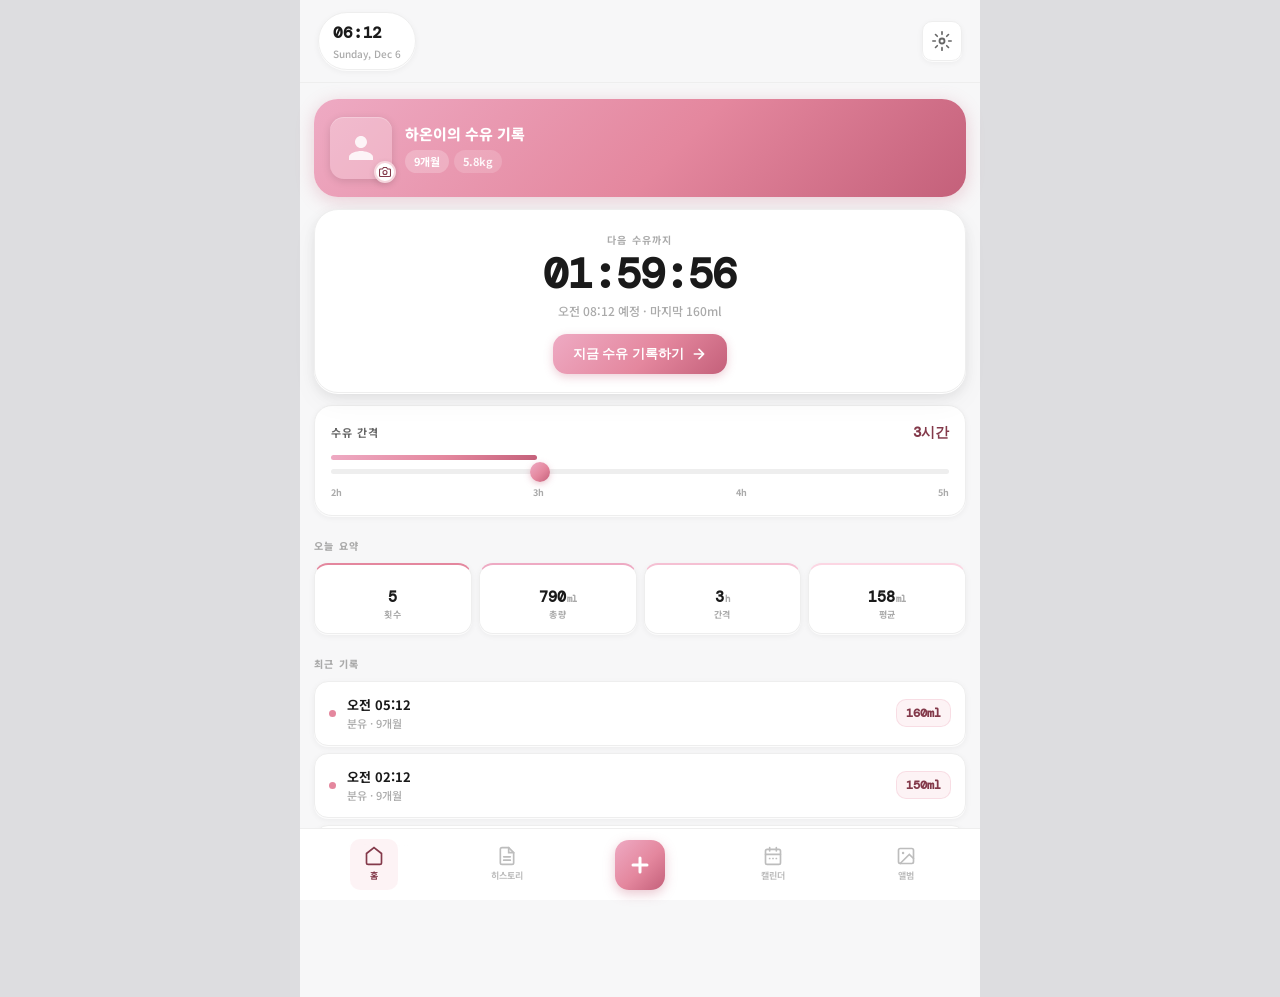
==== commit 18b74fc3: "lastlastlast" ====
--- a/index.html
+++ b/index.html
@@ -182,6 +182,21 @@
           <h1 class="page-title">히스토리</h1>
           <p class="page-subtitle">시간·수유량·날짜 모두 수정 가능해요</p>
         </div>
+        <div class="search-bar-row">
+          <div class="search-date-wrap">
+            <svg width="14" height="14" viewBox="0 0 24 24" fill="none" class="search-cal-icon">
+              <rect x="3" y="4" width="18" height="18" rx="2" stroke="currentColor" stroke-width="2"/>
+              <path d="M16 2v4M8 2v4M3 10h18" stroke="currentColor" stroke-width="2" stroke-linecap="round"/>
+            </svg>
+            <input type="date" id="history-date-filter" class="search-date-input" onchange="filterHistory()" placeholder="날짜 선택">
+          </div>
+          <button class="search-clear-btn" id="history-clear-btn" onclick="clearHistoryFilter()" style="display:none;">
+            <svg width="12" height="12" viewBox="0 0 24 24" fill="none">
+              <path d="M18 6L6 18M6 6l12 12" stroke="currentColor" stroke-width="2.5" stroke-linecap="round"/>
+            </svg>
+            초기화
+          </button>
+        </div>
         <div class="history-list" id="history-list"></div>
       </div>
 
@@ -198,6 +213,21 @@
           </svg>
           <span>사진 추가하기</span>
         </button>
+        <div class="search-bar-row">
+          <div class="search-date-wrap">
+            <svg width="14" height="14" viewBox="0 0 24 24" fill="none" class="search-cal-icon">
+              <rect x="3" y="4" width="18" height="18" rx="2" stroke="currentColor" stroke-width="2"/>
+              <path d="M16 2v4M8 2v4M3 10h18" stroke="currentColor" stroke-width="2" stroke-linecap="round"/>
+            </svg>
+            <input type="date" id="album-date-filter" class="search-date-input" onchange="filterAlbum()" placeholder="날짜 선택">
+          </div>
+          <button class="search-clear-btn" id="album-clear-btn" onclick="clearAlbumFilter()" style="display:none;">
+            <svg width="12" height="12" viewBox="0 0 24 24" fill="none">
+              <path d="M18 6L6 18M6 6l12 12" stroke="currentColor" stroke-width="2.5" stroke-linecap="round"/>
+            </svg>
+            초기화
+          </button>
+        </div>
         <input type="file" id="photo-file-input" accept="image/*" multiple onchange="onPhotoFileSelected(event)" style="display:none;">
         <div class="album-grid" id="album-grid"></div>
       </div>
--- a/style.css
+++ b/style.css
@@ -81,7 +81,8 @@
    모바일:   전체 화면
 */
 .app-container {
-  width: 390px;          /* iPhone 14 기준 */
+  width: 100%;
+  max-width: 480px;
   margin: 0 auto;
   min-height: 100vh;
   background: var(--bg);
@@ -403,6 +404,41 @@
 .btn-save:hover { transform: scale(1.07); }
 .btn-save:active { transform: scale(0.95); }
 
+/* ━━━ 날짜 검색 바 ━━━ */
+.search-bar-row {
+  display: flex; align-items: center; gap: 8px;
+  margin-bottom: 14px;
+}
+.search-date-wrap {
+  flex: 1; display: flex; align-items: center; gap: 8px;
+  background: var(--surf);
+  border: 1px solid var(--gray-200);
+  border-radius: var(--radius-md);
+  padding: 9px 12px;
+  box-shadow: var(--raised-sm);
+  transition: border-color 0.15s;
+}
+.search-date-wrap:focus-within { border-color: var(--bubblegum); }
+.search-cal-icon { color: var(--txt3); flex-shrink: 0; }
+.search-date-input {
+  flex: 1; border: none; background: transparent; outline: none;
+  font-size: 13px; font-weight: 600; color: var(--txt);
+  font-family: 'DM Mono', monospace;
+  cursor: pointer;
+}
+.search-date-input::-webkit-calendar-picker-indicator { opacity: 0.5; cursor: pointer; }
+.search-clear-btn {
+  display: flex; align-items: center; gap: 5px;
+  background: var(--gray-100); border: 1px solid var(--gray-200);
+  border-radius: var(--radius-md);
+  padding: 9px 12px;
+  font-size: 11px; font-weight: 700; color: var(--txt2);
+  cursor: pointer; white-space: nowrap;
+  transition: all 0.15s ease;
+  flex-shrink: 0;
+}
+.search-clear-btn:hover { background: var(--gray-200); color: var(--txt); }
+
 /* ━━━ 히스토리 ━━━ */
 .history-blob-item {
   display: flex; align-items:center; gap:9px;
@@ -462,15 +498,18 @@
   box-shadow: var(--raised-sm);
   border: 1px solid var(--gray-200);
   transition: all 0.2s ease;
+  position: relative;
 }
 .album-thumb:hover { transform:scale(1.02) translateY(-2px); box-shadow: var(--raised-md); }
-.album-thumb img { width:100%; height:100%; object-fit:cover; }
+.album-thumb img { width:100%; height:100%; object-fit:cover; display:block; }
 .album-thumb-label {
   position:absolute; bottom:7px; left:7px;
   background:rgba(26,26,26,0.65); backdrop-filter:blur(6px);
   color:white; font-size:9px; font-weight:800;
   padding:2px 7px; border-radius:6px;
   font-family:'DM Mono',monospace; letter-spacing:0.02em;
+  z-index: 2;
+  pointer-events: none;
 }
 .album-del-btn {
   position:absolute; top:-5px; right:-5px;
@@ -613,7 +652,7 @@
   border:1px solid rgba(228,135,158,0.18);
 }
 
-.cal-photo-grid { display:grid; grid-template-columns:repeat(2,1fr); gap:9px; }
+.cal-photo-grid { display:grid; grid-template-columns:repeat(2,1fr); gap:9px; min-height:80px; }
 .cal-photo-item {
   border-radius:var(--radius-md); overflow:hidden; cursor:pointer;
   box-shadow:var(--raised-sm); border:1px solid var(--gray-200);
@@ -819,7 +858,8 @@
 /* ━━━ 하단 네비 ━━━ */
 .bottom-nav {
   position:fixed; bottom:0; left:50%; transform:translateX(-50%);
-  width:390px;
+  width:100%;
+  max-width:480px;
   height:var(--nav-h);
   background:rgba(255,255,255,0.98);
   backdrop-filter:blur(16px);
@@ -930,30 +970,15 @@
 .empty-text { font-size:12px; line-height:1.6; font-weight:500; }
 
 /* ━━━ 웹 데스크톱 레이아웃 ━━━ */
-@media (min-width: 600px) {
+@media (min-width: 768px) {
   body {
     background: #DDDDE0;
-    display: flex;
-    align-items: flex-start;
-    justify-content: center;
-    min-height: 100vh;
-    padding: 32px 0;
   }
   .app-container {
-    width: 390px;
-    min-height: calc(100vh - 64px);
-    border-radius: 40px;
-    overflow: hidden;
-    box-shadow:
-      0 0 0 1px rgba(0,0,0,0.06),
-      0 8px 24px rgba(0,0,0,0.1),
-      0 24px 60px rgba(0,0,0,0.14);
-    position: relative;
+    max-width: 680px;
   }
   .bottom-nav {
-    width: 390px;
-    border-radius: 0 0 40px 40px;
-    left: 50%; transform: translateX(-50%);
+    max-width: 680px;
   }
   .modal-sheet     { border-radius:22px; margin:auto; max-height:85vh; }
   .modal-overlay   { align-items:center; padding:20px; }
@@ -961,11 +986,16 @@
   .photo-edit-modal-overlay { align-items:center; padding:20px; }
 }
 
+/* ━━━ 태블릿 ━━━ */
+@media (min-width: 480px) and (max-width: 767px) {
+  .stats-row { grid-template-columns: repeat(4, 1fr); }
+  .album-grid { grid-template-columns: repeat(3, 1fr); }
+}
+
 /* ━━━ 모바일 ━━━ */
-@media (max-width: 599px) {
+@media (max-width: 479px) {
   body { background: var(--bg); }
-  .app-container { width: 100%; }
-  .bottom-nav { width: 100%; left: 0; transform: none; }
+  .app-container { border-radius: 0; box-shadow: none; }
   .timer-digits { font-size:36px; }
   .stats-row { gap:5px; }
   .stat-pill { padding:10px 3px 9px; }
